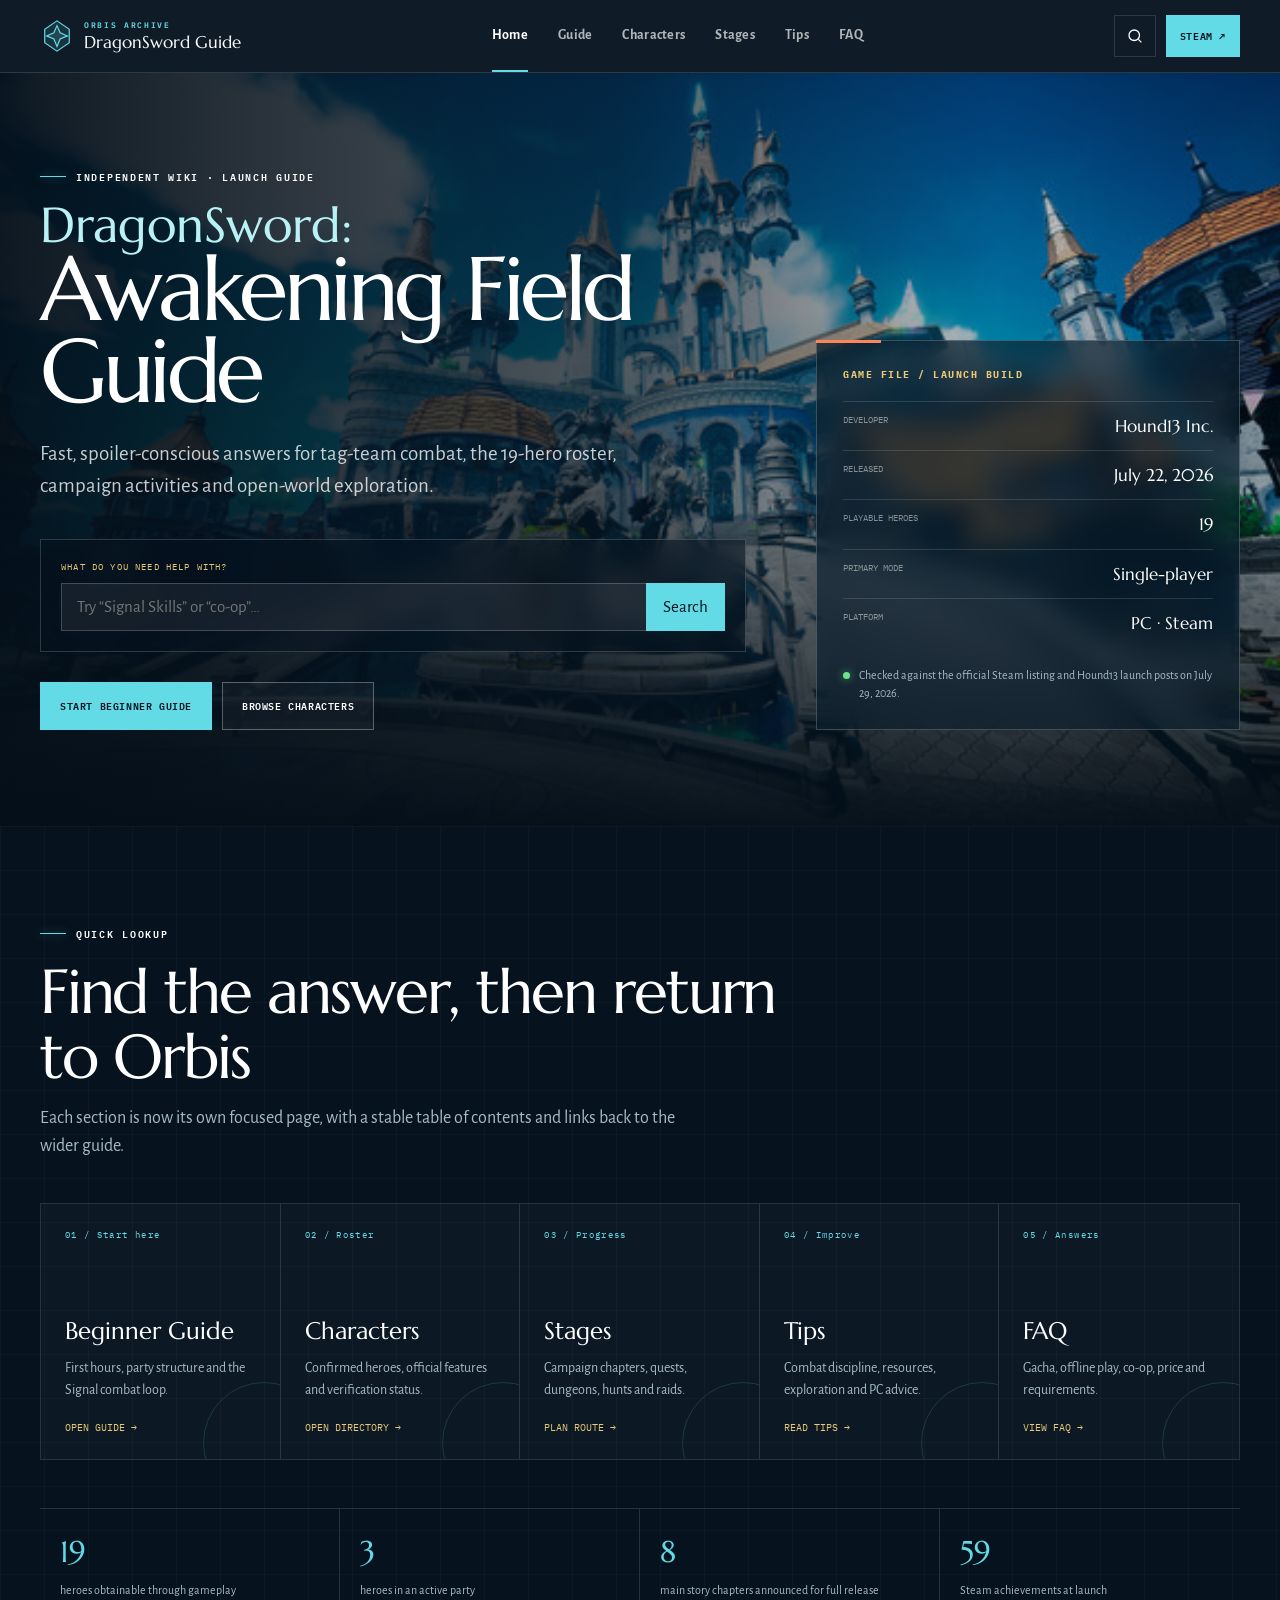
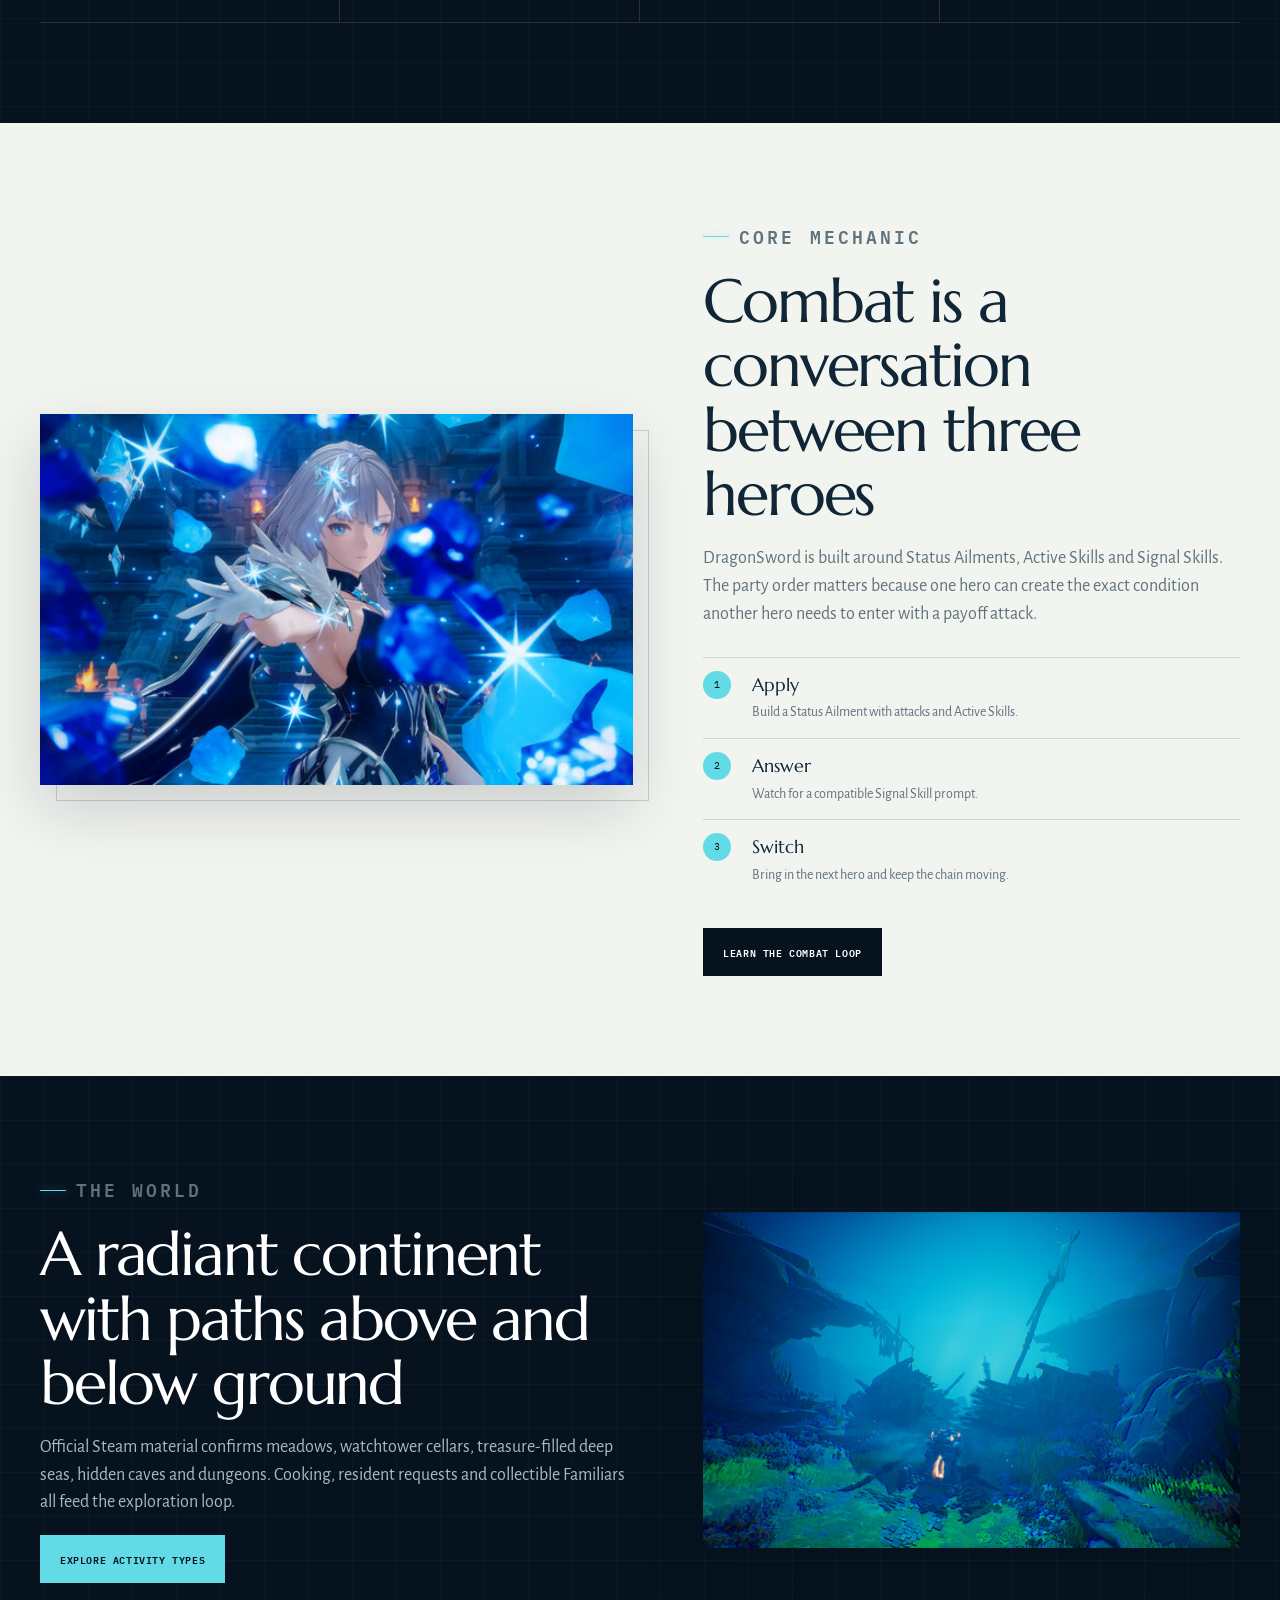
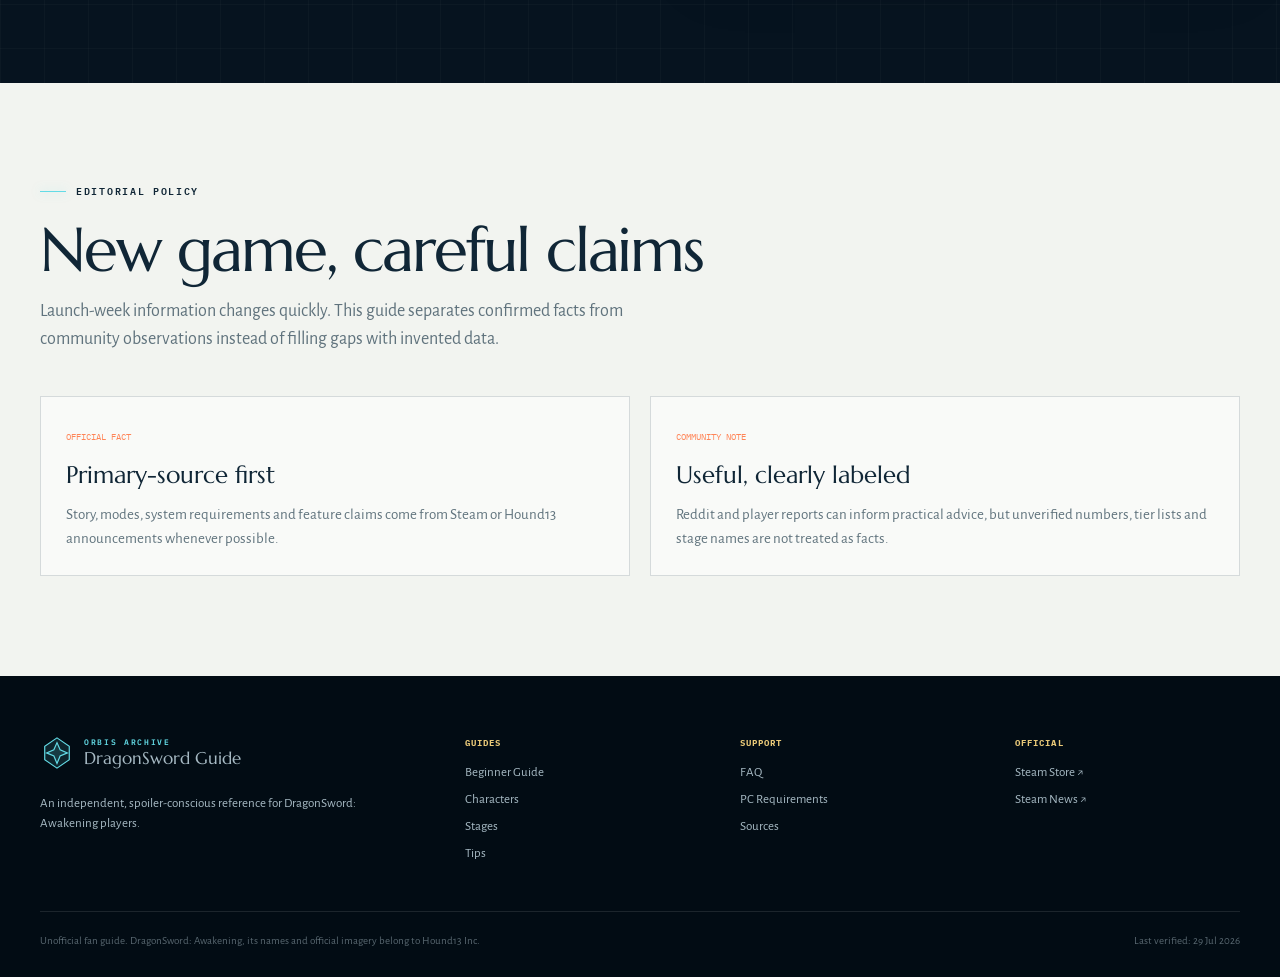
==== index.html @ 85716520 "Add Monetag site verification" ====
<!doctype html>
<html lang="en">
<head>
  <meta charset="utf-8">
  <meta name="viewport" content="width=device-width, initial-scale=1">
  <meta name="monetag" content="e3b4dead46eb1f828d07d74f4ab6366e">
  <title>DragonSword: Awakening Guide Hub | Characters, Stages & Tips</title>
  <meta name="description" content="A verified DragonSword: Awakening guide hub for beginner combat, playable heroes, campaign activities, progression tips, co-op details and FAQs.">
  <meta name="robots" content="index,follow">
  <meta name="theme-color" content="#06131f">
  <link rel="canonical" href="https://yefeng1346.github.io/Dragon-Sword-Awakening/">
  <link rel="icon" href="data:image/svg+xml,%3Csvg xmlns='http://www.w3.org/2000/svg' viewBox='0 0 36 36'%3E%3Cpath d='M18 2 31 11v14L18 34 5 25V11Z' fill='%2306131f' stroke='%2363dbe6'/%3E%3Cpath d='m18 7 3 8 8 3-8 3-3 8-3-8-8-3 8-3Z' fill='%2363dbe6'/%3E%3C/svg%3E">
  <link rel="preconnect" href="https://fonts.googleapis.com">
  <link rel="preconnect" href="https://fonts.gstatic.com" crossorigin>
  <link href="https://fonts.googleapis.com/css2?family=Alegreya+Sans:wght@400;500;600;700&family=IBM+Plex+Mono:wght@400;600&family=Marcellus&display=swap" rel="stylesheet">
  <link rel="stylesheet" href="styles.css">
  <meta property="og:type" content="website">
  <meta property="og:title" content="DragonSword: Awakening Field Guide">
  <meta property="og:description" content="Verified guides for combat, heroes, stages, exploration and co-op on the Continent of Orbis.">
  <meta property="og:image" content="https://yefeng1346.github.io/Dragon-Sword-Awakening/assets/steam-header.jpg">
  <script type="application/ld+json">
  {
    "@context": "https://schema.org",
    "@type": "WebSite",
    "name": "DragonSword: Awakening Field Guide",
    "url": "https://yefeng1346.github.io/Dragon-Sword-Awakening/",
    "description": "An independent guide hub for DragonSword: Awakening.",
    "about": {"@type": "VideoGame", "name": "DragonSword: Awakening", "gamePlatform": "PC"}
  }
  </script>
</head>
<body data-base="./">
  <a class="skip-link" href="#main">Skip to content</a>
  <header class="site-header">
    <div class="header-inner">
      <a class="brand" href="./" aria-label="DragonSword Field Guide home">
        <svg class="brand-mark" viewBox="0 0 36 36" aria-hidden="true"><path d="M18 2 31 11v14L18 34 5 25V11L18 2Z"/><path d="m18 7 3.3 7.6 7.7 3.3-7.7 3.3L18 29l-3.3-7.8L7 17.9l7.7-3.3L18 7Z"/></svg>
        <span><small>Orbis archive</small>DragonSword Guide</span>
      </a>
      <nav class="main-nav" aria-label="Primary navigation" data-nav>
        <a href="./" aria-current="page">Home</a>
        <a href="guide/">Guide</a>
        <a href="characters/">Characters</a>
        <a href="stages/">Stages</a>
        <a href="tips/">Tips</a>
        <a href="faq/">FAQ</a>
      </nav>
      <div class="header-tools">
        <button class="search-toggle" type="button" aria-expanded="false" aria-label="Open site search" data-search-toggle>
          <svg viewBox="0 0 24 24" aria-hidden="true"><circle cx="11" cy="11" r="7"/><path d="m16.5 16.5 4 4"/></svg>
        </button>
        <a class="steam-button" href="https://store.steampowered.com/app/4570720/DragonSword__Awakening/" target="_blank" rel="noopener noreferrer">Steam ↗</a>
        <button class="menu-toggle" type="button" aria-expanded="false" aria-label="Toggle menu" data-menu><i></i><i></i><i></i></button>
      </div>
    </div>
    <div class="search-drawer" data-search-drawer>
      <div class="search-box">
        <form data-search-form>
          <label class="sr-only" for="global-search">Search this guide</label>
          <input id="global-search" type="search" placeholder="Search heroes, combat, stages, co-op…" autocomplete="off" data-site-search>
          <button type="submit">Find guide</button>
        </form>
        <div class="search-suggestions" data-suggestions></div>
      </div>
    </div>
  </header>

  <main id="main">
    <section class="home-hero">
      <img src="assets/hero.jpg" alt="The white towers of Orbis in DragonSword: Awakening">
      <div class="hero-inner">
        <div class="hero-copy">
          <p class="eyebrow">Independent wiki · launch guide</p>
          <h1><span>DragonSword:</span> Awakening Field Guide</h1>
          <p>Fast, spoiler-conscious answers for tag-team combat, the 19-hero roster, campaign activities and open-world exploration.</p>
          <div class="hero-search">
            <label for="hero-search">What do you need help with?</label>
            <form data-search-form>
              <input id="hero-search" type="search" placeholder="Try “Signal Skills” or “co-op”…" autocomplete="off" data-site-search>
              <button type="submit">Search</button>
            </form>
          </div>
          <div class="hero-actions">
            <a class="button button-primary" href="guide/">Start beginner guide</a>
            <a class="button button-outline" href="characters/">Browse characters</a>
          </div>
        </div>
        <aside class="hero-file" aria-label="Verified game facts">
          <h2>Game file / launch build</h2>
          <dl>
            <div><dt>Developer</dt><dd>Hound13 Inc.</dd></div>
            <div><dt>Released</dt><dd>July 22, 2026</dd></div>
            <div><dt>Playable heroes</dt><dd>19</dd></div>
            <div><dt>Primary mode</dt><dd>Single-player</dd></div>
            <div><dt>Platform</dt><dd>PC · Steam</dd></div>
          </dl>
          <p class="verified"><span class="verified-dot"></span><span>Checked against the official Steam listing and Hound13 launch posts on July 29, 2026.</span></p>
        </aside>
      </div>
    </section>

    <section class="section section-dark">
      <div class="section-head">
        <p class="eyebrow">Quick lookup</p>
        <h2>Find the answer, then return to Orbis</h2>
        <p>Each section is now its own focused page, with a stable table of contents and links back to the wider guide.</p>
      </div>
      <div class="quick-grid">
        <a class="quick-card" href="guide/"><span class="quick-index">01 / Start here</span><h3>Beginner Guide</h3><p>First hours, party structure and the Signal combat loop.</p><span class="quick-arrow">Open guide →</span></a>
        <a class="quick-card" href="characters/"><span class="quick-index">02 / Roster</span><h3>Characters</h3><p>Confirmed heroes, official features and verification status.</p><span class="quick-arrow">Open directory →</span></a>
        <a class="quick-card" href="stages/"><span class="quick-index">03 / Progress</span><h3>Stages</h3><p>Campaign chapters, quests, dungeons, hunts and raids.</p><span class="quick-arrow">Plan route →</span></a>
        <a class="quick-card" href="tips/"><span class="quick-index">04 / Improve</span><h3>Tips</h3><p>Combat discipline, resources, exploration and PC advice.</p><span class="quick-arrow">Read tips →</span></a>
        <a class="quick-card" href="faq/"><span class="quick-index">05 / Answers</span><h3>FAQ</h3><p>Gacha, offline play, co-op, price and requirements.</p><span class="quick-arrow">View FAQ →</span></a>
      </div>
      <div class="fact-strip" aria-label="Game facts">
        <div><strong>19</strong><span>heroes obtainable through gameplay</span></div>
        <div><strong>3</strong><span>heroes in an active party</span></div>
        <div><strong>8</strong><span>main story chapters announced for full release</span></div>
        <div><strong>59</strong><span>Steam achievements at launch</span></div>
      </div>
    </section>

    <section class="section">
      <div class="home-feature">
        <figure>
          <img src="assets/combat.jpg" alt="A hero casting an ice skill in DragonSword: Awakening" loading="lazy">
        </figure>
        <div>
          <p class="eyebrow">Core mechanic</p>
          <h2>Combat is a conversation between three heroes</h2>
          <p>DragonSword is built around Status Ailments, Active Skills and Signal Skills. The party order matters because one hero can create the exact condition another hero needs to enter with a payoff attack.</p>
          <ol class="signal-steps">
            <li><div><strong>Apply</strong><span>Build a Status Ailment with attacks and Active Skills.</span></div></li>
            <li><div><strong>Answer</strong><span>Watch for a compatible Signal Skill prompt.</span></div></li>
            <li><div><strong>Switch</strong><span>Bring in the next hero and keep the chain moving.</span></div></li>
          </ol>
          <a class="button button-dark" href="guide/#combat">Learn the combat loop</a>
        </div>
      </div>
    </section>

    <section class="section section-dark">
      <div class="home-feature">
        <div>
          <p class="eyebrow">The world</p>
          <h2>A radiant continent with paths above and below ground</h2>
          <p style="color:var(--mist)">Official Steam material confirms meadows, watchtower cellars, treasure-filled deep seas, hidden caves and dungeons. Cooking, resident requests and collectible Familiars all feed the exploration loop.</p>
          <a class="button button-primary" href="stages/#exploration">Explore activity types</a>
        </div>
        <figure>
          <img src="assets/world.jpg" alt="A deep-sea area in DragonSword: Awakening" loading="lazy">
        </figure>
      </div>
    </section>

    <section class="section">
      <div class="section-head">
        <p class="eyebrow">Editorial policy</p>
        <h2>New game, careful claims</h2>
        <p>Launch-week information changes quickly. This guide separates confirmed facts from community observations instead of filling gaps with invented data.</p>
      </div>
      <div class="trust-grid">
        <article class="trust-card"><span class="tag">Official fact</span><h3>Primary-source first</h3><p>Story, modes, system requirements and feature claims come from Steam or Hound13 announcements whenever possible.</p></article>
        <article class="trust-card"><span class="tag">Community note</span><h3>Useful, clearly labeled</h3><p>Reddit and player reports can inform practical advice, but unverified numbers, tier lists and stage names are not treated as facts.</p></article>
      </div>
    </section>
  </main>

  <footer class="site-footer">
    <div class="footer-inner">
      <div class="footer-about">
        <a class="brand" href="./"><svg class="brand-mark" viewBox="0 0 36 36" aria-hidden="true"><path d="M18 2 31 11v14L18 34 5 25V11L18 2Z"/><path d="m18 7 3.3 7.6 7.7 3.3-7.7 3.3L18 29l-3.3-7.8L7 17.9l7.7-3.3L18 7Z"/></svg><span><small>Orbis archive</small>DragonSword Guide</span></a>
        <p>An independent, spoiler-conscious reference for DragonSword: Awakening players.</p>
      </div>
      <nav class="footer-col" aria-label="Guide pages"><h2>Guides</h2><a href="guide/">Beginner Guide</a><a href="characters/">Characters</a><a href="stages/">Stages</a><a href="tips/">Tips</a></nav>
      <nav class="footer-col" aria-label="Support pages"><h2>Support</h2><a href="faq/">FAQ</a><a href="faq/#requirements">PC Requirements</a><a href="faq/#sources">Sources</a></nav>
      <nav class="footer-col" aria-label="Official links"><h2>Official</h2><a href="https://store.steampowered.com/app/4570720/DragonSword__Awakening/" target="_blank" rel="noopener noreferrer">Steam Store ↗</a><a href="https://steamcommunity.com/app/4570720/allnews/" target="_blank" rel="noopener noreferrer">Steam News ↗</a></nav>
    </div>
    <div class="footer-bottom"><p>Unofficial fan guide. DragonSword: Awakening, its names and official imagery belong to Hound13 Inc.</p><span>Last verified: 29 Jul 2026</span></div>
  </footer>
  <button class="back-to-top" type="button" aria-label="Back to top" data-top>↑</button>
  <script src="script.js"></script>
</body>
</html>
---- styles.css ----
:root {
  --night: #06131f;
  --night-2: #0a1c2b;
  --panel: #102638;
  --panel-2: #163044;
  --paper: #f2f4f0;
  --paper-2: #e6ebe7;
  --white: #fff;
  --text: #102636;
  --muted: #60737d;
  --mist: #a7bac4;
  --cyan: #63dbe6;
  --cyan-soft: #b8f2f5;
  --coral: #ff8558;
  --gold: #e9c978;
  --line: rgba(12, 38, 55, .15);
  --line-light: rgba(255, 255, 255, .13);
  --display: "Marcellus", Georgia, serif;
  --body: "Alegreya Sans", "Trebuchet MS", sans-serif;
  --mono: "IBM Plex Mono", monospace;
  --max: 1200px;
  --shadow: 0 24px 60px rgba(2, 16, 27, .16);
}

* { box-sizing: border-box; }
html { scroll-behavior: smooth; scroll-padding-top: 92px; }
body {
  margin: 0;
  color: var(--text);
  background: var(--paper);
  font-family: var(--body);
  font-size: 17px;
  line-height: 1.55;
  -webkit-font-smoothing: antialiased;
}
body.menu-open { overflow: hidden; }
img { display: block; max-width: 100%; }
a { color: inherit; }
button, input { font: inherit; }
button, summary { -webkit-tap-highlight-color: transparent; }
::selection { color: var(--night); background: var(--cyan); }

.sr-only {
  position: absolute;
  width: 1px;
  height: 1px;
  padding: 0;
  margin: -1px;
  overflow: hidden;
  clip: rect(0, 0, 0, 0);
  white-space: nowrap;
  border: 0;
}
.skip-link {
  position: fixed;
  z-index: 1000;
  top: 8px;
  left: 8px;
  padding: 9px 13px;
  color: var(--night);
  background: var(--white);
  transform: translateY(-150%);
}
.skip-link:focus { transform: translateY(0); }

/* Shared header */
.site-header {
  position: sticky;
  z-index: 100;
  top: 0;
  color: var(--white);
  border-bottom: 1px solid var(--line-light);
  background: rgba(6, 19, 31, .96);
  backdrop-filter: blur(16px);
}
.header-inner {
  width: min(var(--max), calc(100% - 40px));
  min-height: 72px;
  display: grid;
  grid-template-columns: auto 1fr auto;
  align-items: center;
  gap: 30px;
  margin: 0 auto;
}
.brand {
  display: inline-flex;
  align-items: center;
  gap: 10px;
  font-family: var(--display);
  line-height: .95;
  text-decoration: none;
}
.brand-mark {
  width: 34px;
  height: 34px;
  flex: 0 0 auto;
  fill: rgba(99, 219, 230, .12);
  stroke: var(--cyan);
  stroke-width: 1.25;
}
.brand small {
  display: block;
  margin-bottom: 4px;
  color: var(--cyan);
  font-family: var(--mono);
  font-size: 8px;
  font-weight: 600;
  letter-spacing: .21em;
  text-transform: uppercase;
}
.main-nav {
  display: flex;
  justify-content: center;
  align-items: stretch;
  align-self: stretch;
}
.main-nav a {
  position: relative;
  display: grid;
  place-items: center;
  padding: 0 15px;
  color: rgba(255, 255, 255, .68);
  font-size: 14px;
  font-weight: 600;
  letter-spacing: .02em;
  text-decoration: none;
}
.main-nav a::after {
  position: absolute;
  right: 15px;
  bottom: 0;
  left: 15px;
  height: 2px;
  content: "";
  background: var(--cyan);
  transform: scaleX(0);
  transition: transform 180ms ease;
}
.main-nav a:hover,
.main-nav a[aria-current="page"] { color: var(--white); }
.main-nav a:hover::after,
.main-nav a[aria-current="page"]::after { transform: scaleX(1); }
.header-tools { display: flex; align-items: center; gap: 10px; }
.search-toggle,
.menu-toggle {
  width: 42px;
  height: 42px;
  display: grid;
  place-items: center;
  color: var(--white);
  border: 1px solid var(--line-light);
  background: transparent;
  cursor: pointer;
}
.search-toggle svg { width: 18px; fill: none; stroke: currentColor; stroke-width: 1.7; }
.menu-toggle { display: none; gap: 5px; align-content: center; }
.menu-toggle i { width: 20px; height: 1px; display: block; background: currentColor; }
.steam-button {
  min-height: 42px;
  display: inline-flex;
  align-items: center;
  padding: 0 14px;
  color: var(--night);
  background: var(--cyan);
  font-family: var(--mono);
  font-size: 10px;
  font-weight: 600;
  letter-spacing: .06em;
  text-decoration: none;
  text-transform: uppercase;
}
.steam-button:hover { background: var(--cyan-soft); }
.search-drawer {
  position: absolute;
  top: 72px;
  right: 0;
  left: 0;
  display: none;
  padding: 20px;
  color: var(--white);
  border-top: 1px solid var(--line-light);
  background: var(--night);
  box-shadow: 0 20px 40px rgba(0, 0, 0, .24);
}
.search-drawer.open { display: block; }
.search-box { position: relative; width: min(720px, 100%); margin: 0 auto; }
.search-box form { display: grid; grid-template-columns: 1fr auto; }
.search-box input {
  min-width: 0;
  height: 50px;
  padding: 0 18px;
  color: var(--white);
  border: 1px solid rgba(255,255,255,.2);
  border-right: 0;
  outline: none;
  background: var(--panel);
}
.search-box input:focus { border-color: var(--cyan); }
.search-box button {
  padding: 0 22px;
  color: var(--night);
  border: 0;
  background: var(--cyan);
  cursor: pointer;
  font-family: var(--mono);
  font-size: 11px;
  font-weight: 600;
  text-transform: uppercase;
}
.search-suggestions {
  position: absolute;
  z-index: 3;
  top: calc(100% + 7px);
  right: 0;
  left: 0;
  display: none;
  padding: 8px;
  border: 1px solid var(--line-light);
  background: var(--panel);
  box-shadow: var(--shadow);
}
.search-suggestions.visible { display: grid; }
.search-suggestions a {
  display: grid;
  grid-template-columns: 130px 1fr;
  gap: 16px;
  padding: 10px 12px;
  color: var(--mist);
  text-decoration: none;
}
.search-suggestions a:hover { color: var(--white); background: rgba(99,219,230,.08); }
.search-suggestions strong { color: var(--cyan); font-family: var(--mono); font-size: 11px; text-transform: uppercase; }

/* Hero */
.home-hero {
  position: relative;
  min-height: 700px;
  display: grid;
  align-items: center;
  overflow: hidden;
  color: var(--white);
  background: var(--night);
}
.home-hero > img,
.home-hero::before {
  position: absolute;
  inset: 0;
  width: 100%;
  height: 100%;
}
.home-hero > img { object-fit: cover; object-position: center 42%; }
.home-hero::before {
  z-index: 1;
  content: "";
  background:
    linear-gradient(90deg, rgba(4, 15, 25, .96) 0%, rgba(4, 15, 25, .7) 48%, rgba(4, 15, 25, .25) 78%),
    linear-gradient(0deg, rgba(4, 15, 25, .96) 0%, transparent 42%);
}
.hero-inner {
  position: relative;
  z-index: 2;
  width: min(var(--max), calc(100% - 40px));
  display: grid;
  grid-template-columns: minmax(0, 1.25fr) minmax(300px, .75fr);
  align-items: end;
  gap: 70px;
  margin: 0 auto;
  padding: 96px 0;
}
.eyebrow {
  display: flex;
  align-items: center;
  gap: 10px;
  margin: 0 0 18px;
  color: inherit;
  font-family: var(--mono);
  font-size: 10px;
  font-weight: 600;
  letter-spacing: .17em;
  text-transform: uppercase;
}
.eyebrow::before {
  width: 26px;
  height: 1px;
  flex: 0 0 auto;
  content: "";
  background: var(--cyan);
  box-shadow: 0 0 10px rgba(99,219,230,.5);
}
.hero-copy h1 {
  max-width: 760px;
  margin: 0;
  font-family: var(--display);
  font-size: clamp(56px, 7vw, 102px);
  font-weight: 400;
  line-height: .92;
  letter-spacing: -.05em;
}
.hero-copy h1 span { display: block; color: var(--cyan-soft); font-size: .55em; letter-spacing: 0; }
.hero-copy > p:not(.eyebrow) {
  max-width: 650px;
  margin: 25px 0 0;
  color: rgba(255,255,255,.78);
  font-size: 21px;
}
.hero-actions { display: flex; flex-wrap: wrap; gap: 10px; margin-top: 30px; }
.button {
  min-height: 48px;
  display: inline-flex;
  align-items: center;
  justify-content: center;
  padding: 0 19px;
  border: 1px solid transparent;
  font-family: var(--mono);
  font-size: 10px;
  font-weight: 600;
  letter-spacing: .06em;
  text-decoration: none;
  text-transform: uppercase;
  transition: transform 180ms ease, background 180ms ease;
}
.button:hover { transform: translateY(-2px); }
.button-primary { color: var(--night); background: var(--cyan); }
.button-primary:hover { background: var(--cyan-soft); }
.button-outline { color: var(--white); border-color: rgba(255,255,255,.3); background: rgba(255,255,255,.04); }
.button-dark { color: var(--white); background: var(--night); }
.hero-search {
  margin-top: 36px;
  padding: 20px;
  border: 1px solid rgba(255,255,255,.17);
  background: rgba(6,19,31,.55);
  backdrop-filter: blur(12px);
}
.hero-search label {
  display: block;
  margin-bottom: 9px;
  color: var(--gold);
  font-family: var(--mono);
  font-size: 9px;
  letter-spacing: .13em;
  text-transform: uppercase;
}
.hero-search form { display: grid; grid-template-columns: 1fr auto; }
.hero-search input {
  min-width: 0;
  height: 48px;
  padding: 0 15px;
  color: var(--white);
  border: 1px solid rgba(255,255,255,.2);
  border-right: 0;
  outline: 0;
  background: rgba(255,255,255,.06);
}
.hero-search button { padding: 0 17px; color: var(--night); border: 0; background: var(--cyan); cursor: pointer; }
.hero-file {
  position: relative;
  padding: 26px;
  border: 1px solid rgba(255,255,255,.2);
  background: rgba(8,28,43,.67);
  backdrop-filter: blur(14px);
  box-shadow: var(--shadow);
}
.hero-file::before {
  position: absolute;
  top: -1px;
  left: -1px;
  width: 65px;
  height: 3px;
  content: "";
  background: var(--coral);
}
.hero-file h2 { margin: 0 0 18px; font-family: var(--mono); font-size: 10px; color: var(--gold); letter-spacing: .15em; text-transform: uppercase; }
.hero-file dl { margin: 0; }
.hero-file dl div { display: flex; justify-content: space-between; gap: 20px; padding: 11px 0; border-top: 1px solid var(--line-light); }
.hero-file dt { color: rgba(255,255,255,.48); font-family: var(--mono); font-size: 9px; text-transform: uppercase; }
.hero-file dd { margin: 0; font-family: var(--display); text-align: right; }
.hero-file .verified { display: flex; gap: 9px; margin: 18px 0 0; color: var(--mist); font-size: 12px; }
.verified-dot { width: 7px; height: 7px; flex: 0 0 auto; margin-top: 6px; border-radius: 50%; background: #6be58f; box-shadow: 0 0 8px rgba(107,229,143,.6); }

/* Homepage sections */
.section { padding: 100px max(20px, calc((100% - var(--max)) / 2)); }
.section-dark {
  color: var(--white);
  background:
    linear-gradient(rgba(255,255,255,.022) 1px, transparent 1px),
    linear-gradient(90deg, rgba(255,255,255,.022) 1px, transparent 1px),
    var(--night);
  background-size: 44px 44px;
}
.section-head { max-width: 760px; margin-bottom: 42px; }
.section-head h2 {
  margin: 0;
  font-family: var(--display);
  font-size: clamp(38px, 5vw, 62px);
  font-weight: 400;
  line-height: 1.05;
  letter-spacing: -.035em;
}
.section-head > p:last-child { max-width: 650px; margin: 16px 0 0; color: var(--muted); font-size: 18px; }
.section-dark .section-head > p:last-child { color: var(--mist); }
.quick-grid { display: grid; grid-template-columns: repeat(5, 1fr); border: 1px solid var(--line-light); }
.quick-card {
  position: relative;
  min-height: 255px;
  display: flex;
  flex-direction: column;
  padding: 24px;
  overflow: hidden;
  border-right: 1px solid var(--line-light);
  color: var(--white);
  text-decoration: none;
  background: rgba(255,255,255,.025);
  transition: background 180ms ease;
}
.quick-card:last-child { border-right: 0; }
.quick-card:hover { background: rgba(99,219,230,.09); }
.quick-card::after {
  position: absolute;
  right: -45px;
  bottom: -45px;
  width: 120px;
  height: 120px;
  border: 1px solid rgba(99,219,230,.16);
  border-radius: 50%;
  content: "";
  transition: transform 280ms ease;
}
.quick-card:hover::after { transform: scale(1.25); }
.quick-index { color: var(--cyan); font-family: var(--mono); font-size: 9px; letter-spacing: .15em; }
.quick-card h3 { margin: auto 0 8px; font-family: var(--display); font-size: 24px; font-weight: 400; }
.quick-card p { margin: 0; color: var(--mist); font-size: 14px; }
.quick-arrow { margin-top: 18px; color: var(--gold); font-family: var(--mono); font-size: 10px; text-transform: uppercase; }
.fact-strip {
  display: grid;
  grid-template-columns: repeat(4, 1fr);
  margin-top: 48px;
  border-top: 1px solid var(--line-light);
  border-bottom: 1px solid var(--line-light);
}
.fact-strip div { padding: 20px; border-right: 1px solid var(--line-light); }
.fact-strip div:last-child { border-right: 0; }
.fact-strip strong { display: block; color: var(--cyan); font-family: var(--display); font-size: 30px; font-weight: 400; }
.fact-strip span { color: var(--mist); font-size: 12px; }
.home-feature {
  display: grid;
  grid-template-columns: 1.05fr .95fr;
  align-items: center;
  gap: 70px;
}
.home-feature figure { position: relative; margin: 0; }
.home-feature figure::after { position: absolute; z-index: -1; inset: 16px -16px -16px 16px; border: 1px solid rgba(12,38,55,.18); content: ""; }
.home-feature img { width: 100%; aspect-ratio: 16/10; object-fit: cover; box-shadow: var(--shadow); }
.home-feature h2 { margin: 0; font-family: var(--display); font-size: clamp(38px,4.8vw,62px); font-weight: 400; line-height: 1.05; letter-spacing: -.035em; }
.home-feature > div > p { color: var(--muted); font-size: 18px; }
.signal-steps { margin: 28px 0; padding: 0; list-style: none; counter-reset: signal; }
.signal-steps li {
  position: relative;
  display: grid;
  grid-template-columns: 35px 1fr;
  gap: 14px;
  padding: 13px 0;
  border-top: 1px solid var(--line);
  counter-increment: signal;
}
.signal-steps li::before {
  width: 28px;
  height: 28px;
  display: grid;
  place-items: center;
  color: var(--night);
  border-radius: 50%;
  content: counter(signal);
  background: var(--cyan);
  font-family: var(--mono);
  font-size: 10px;
}
.signal-steps strong { display: block; font-family: var(--display); font-size: 18px; font-weight: 400; }
.signal-steps span { color: var(--muted); font-size: 14px; }
.trust-grid { display: grid; grid-template-columns: 1fr 1fr; gap: 20px; }
.trust-card { padding: 25px; border: 1px solid var(--line); background: rgba(255,255,255,.55); }
.trust-card .tag { color: var(--coral); font-family: var(--mono); font-size: 9px; text-transform: uppercase; }
.trust-card h3 { margin: 9px 0; font-family: var(--display); font-size: 24px; font-weight: 400; }
.trust-card p { margin: 0; color: var(--muted); font-size: 15px; }

/* Inner page frame */
.page-hero {
  position: relative;
  min-height: 330px;
  display: grid;
  align-items: end;
  overflow: hidden;
  color: var(--white);
  background: var(--night);
}
.page-hero > img,
.page-hero::before { position: absolute; inset: 0; width: 100%; height: 100%; }
.page-hero > img { object-fit: cover; object-position: center; opacity: .55; }
.page-hero::before {
  z-index: 1;
  content: "";
  background: linear-gradient(90deg, rgba(6,19,31,.97), rgba(6,19,31,.55) 70%, rgba(6,19,31,.75)), linear-gradient(0deg, var(--night), transparent 45%);
}
.page-hero-inner {
  position: relative;
  z-index: 2;
  width: min(var(--max), calc(100% - 40px));
  margin: 0 auto;
  padding: 68px 0 52px;
}
.breadcrumbs { display: flex; flex-wrap: wrap; gap: 8px; margin-bottom: 20px; color: var(--mist); font-family: var(--mono); font-size: 9px; text-transform: uppercase; }
.breadcrumbs a { color: var(--cyan); text-decoration: none; }
.page-hero h1 { max-width: 850px; margin: 0; font-family: var(--display); font-size: clamp(46px,6vw,76px); font-weight: 400; line-height: 1; letter-spacing: -.04em; }
.page-hero p { max-width: 690px; margin: 16px 0 0; color: rgba(255,255,255,.72); font-size: 19px; }
.page-shell {
  width: min(var(--max), calc(100% - 40px));
  display: grid;
  grid-template-columns: 230px minmax(0, 1fr);
  gap: 70px;
  margin: 0 auto;
  padding: 70px 0 110px;
}
.page-rail { position: sticky; top: 100px; align-self: start; }
.rail-block { padding: 18px; border: 1px solid var(--line); background: rgba(255,255,255,.52); }
.rail-block + .rail-block { margin-top: 14px; }
.rail-title { margin: 0 0 10px; color: var(--coral); font-family: var(--mono); font-size: 9px; font-weight: 600; letter-spacing: .12em; text-transform: uppercase; }
.page-rail nav { display: grid; }
.page-rail nav a {
  padding: 8px 0;
  color: var(--muted);
  border-top: 1px solid var(--line);
  font-size: 14px;
  text-decoration: none;
}
.page-rail nav a:hover { color: var(--text); }
.rail-status { display: flex; gap: 10px; color: var(--muted); font-size: 12px; }
.page-content { min-width: 0; }
.content-section { scroll-margin-top: 90px; margin-bottom: 76px; }
.content-section:last-child { margin-bottom: 0; }
.content-section > .eyebrow { color: var(--text); }
.content-section h2 {
  margin: 0 0 18px;
  font-family: var(--display);
  font-size: clamp(34px,4.5vw,52px);
  font-weight: 400;
  line-height: 1.08;
  letter-spacing: -.03em;
}
.content-section > p,
.content-section .lead { max-width: 770px; color: var(--muted); font-size: 18px; }
.content-section .lead { color: var(--text); font-family: var(--display); font-size: 23px; line-height: 1.45; }
.content-section h3 { margin: 0 0 8px; font-family: var(--display); font-size: 23px; font-weight: 400; }
.content-section h4 { margin: 0 0 5px; font-size: 16px; }
.content-section p { margin-top: 0; }
.callout {
  display: grid;
  grid-template-columns: 36px 1fr;
  gap: 16px;
  margin: 28px 0;
  padding: 22px;
  border-left: 3px solid var(--cyan);
  background: var(--paper-2);
}
.callout.caution { border-left-color: var(--coral); }
.callout-icon { width: 30px; height: 30px; display: grid; place-items: center; color: var(--night); border-radius: 50%; background: var(--cyan); font-family: var(--mono); font-size: 11px; }
.callout.caution .callout-icon { background: var(--coral); }
.callout p { margin: 0; color: var(--muted); font-size: 15px; }
.callout strong { color: var(--text); }

.card-grid { display: grid; grid-template-columns: repeat(2, 1fr); gap: 16px; }
.info-card { padding: 24px; border: 1px solid var(--line); background: rgba(255,255,255,.54); }
.info-card .card-kicker { margin: 0 0 7px; color: var(--coral); font-family: var(--mono); font-size: 9px; letter-spacing: .12em; text-transform: uppercase; }
.info-card p { margin: 0; color: var(--muted); font-size: 15px; }
.icon-card { display: grid; grid-template-columns: 34px 1fr; gap: 15px; }
.icon-card svg { width: 31px; fill: none; stroke: var(--cyan); stroke-width: 1.5; }
.checklist { padding: 0; list-style: none; }
.checklist li {
  position: relative;
  margin: 0;
  padding: 13px 14px 13px 42px;
  border-top: 1px solid var(--line);
  color: var(--muted);
}
.checklist li::before {
  position: absolute;
  top: 16px;
  left: 12px;
  width: 16px;
  height: 16px;
  display: grid;
  place-items: center;
  color: var(--night);
  content: "✓";
  background: var(--cyan);
  font-size: 10px;
}
.process-list { position: relative; margin-top: 30px; padding-left: 40px; }
.process-list::before { position: absolute; top: 10px; bottom: 10px; left: 14px; width: 1px; content: ""; background: linear-gradient(var(--cyan), var(--coral)); }
.process-step { position: relative; padding: 0 0 34px 24px; }
.process-step:last-child { padding-bottom: 0; }
.process-step::before {
  position: absolute;
  top: 4px;
  left: -32px;
  width: 14px;
  height: 14px;
  border: 4px solid var(--paper);
  border-radius: 50%;
  content: "";
  background: var(--cyan);
  box-shadow: 0 0 0 1px var(--cyan);
}
.process-step:last-child::before { background: var(--coral); box-shadow: 0 0 0 1px var(--coral); }
.process-step p { margin: 0; color: var(--muted); font-size: 15px; }
.process-step .step-meta { color: var(--coral); font-family: var(--mono); font-size: 9px; text-transform: uppercase; }
.wide-image { margin: 30px 0; }
.wide-image img { width: 100%; aspect-ratio: 16/8; object-fit: cover; box-shadow: var(--shadow); }
.wide-image figcaption { padding-top: 9px; color: var(--muted); font-size: 12px; }

/* Character directory */
.filter-bar { display: flex; flex-wrap: wrap; gap: 8px; margin: 25px 0; }
.filter-button {
  padding: 8px 12px;
  color: var(--muted);
  border: 1px solid var(--line);
  background: transparent;
  cursor: pointer;
  font-family: var(--mono);
  font-size: 9px;
  text-transform: uppercase;
}
.filter-button.active { color: var(--night); border-color: var(--cyan); background: var(--cyan); }
.character-directory { display: grid; grid-template-columns: repeat(2, 1fr); gap: 17px; }
.character-entry {
  position: relative;
  min-height: 245px;
  display: flex;
  flex-direction: column;
  overflow: hidden;
  padding: 24px;
  border: 1px solid var(--line);
  background: rgba(255,255,255,.58);
}
.character-entry.hidden { display: none; }
.character-entry.has-image { min-height: 330px; justify-content: end; color: var(--white); border: 0; }
.character-entry.has-image > img,
.character-entry.has-image::before { position: absolute; inset: 0; width: 100%; height: 100%; }
.character-entry.has-image > img { object-fit: cover; }
.character-entry.has-image::before { z-index: 1; content: ""; background: linear-gradient(0deg, rgba(6,19,31,.96), rgba(6,19,31,.12) 80%); }
.character-entry > div { position: relative; z-index: 2; }
.verification {
  display: inline-flex;
  align-items: center;
  gap: 7px;
  margin-bottom: 10px;
  color: var(--muted);
  font-family: var(--mono);
  font-size: 8px;
  letter-spacing: .08em;
  text-transform: uppercase;
}
.has-image .verification { color: var(--cyan-soft); }
.verification i { width: 6px; height: 6px; border-radius: 50%; background: #6be58f; }
.verification.featured i { background: var(--gold); }
.verification.named i { background: var(--coral); }
.character-entry h3 { margin: 0 0 7px; font-size: 30px; }
.character-entry p { margin: 0; color: var(--muted); font-size: 14px; }
.character-entry.has-image p { color: rgba(255,255,255,.72); }
.character-meta { display: flex; flex-wrap: wrap; gap: 6px; margin-top: 15px; }
.character-meta span { padding: 4px 7px; border: 1px solid var(--line); color: var(--muted); font-family: var(--mono); font-size: 8px; text-transform: uppercase; }
.has-image .character-meta span { color: var(--cyan-soft); border-color: rgba(255,255,255,.18); }

/* Stages / tips */
.activity-table { width: 100%; border-collapse: collapse; margin-top: 24px; background: rgba(255,255,255,.55); }
.activity-table th,
.activity-table td { padding: 14px 16px; border: 1px solid var(--line); text-align: left; vertical-align: top; }
.activity-table th { color: var(--night); background: var(--paper-2); font-family: var(--mono); font-size: 9px; letter-spacing: .08em; text-transform: uppercase; }
.activity-table td { color: var(--muted); font-size: 14px; }
.activity-table td:first-child { color: var(--text); font-weight: 600; }
.tip-grid { display: grid; grid-template-columns: repeat(3, 1fr); gap: 15px; }
.tip-card { position: relative; min-height: 220px; padding: 23px; border: 1px solid var(--line); background: rgba(255,255,255,.58); }
.tip-num { color: var(--cyan); font-family: var(--display); font-size: 32px; }
.tip-card h3 { margin-top: 28px; }
.tip-card p { color: var(--muted); font-size: 14px; }
.spec-grid { display: grid; grid-template-columns: 1fr 1fr; gap: 16px; }
.spec-card { padding: 24px; color: var(--white); background: var(--night-2); }
.spec-card .spec-label { color: var(--gold); font-family: var(--mono); font-size: 9px; text-transform: uppercase; }
.spec-card dl { display: grid; grid-template-columns: 100px 1fr; margin: 17px 0 0; }
.spec-card dt, .spec-card dd { margin: 0; padding: 8px 0; border-top: 1px solid var(--line-light); }
.spec-card dt { color: var(--mist); font-family: var(--mono); font-size: 9px; text-transform: uppercase; }
.spec-card dd { font-size: 14px; }

/* FAQ */
.faq-list { border-top: 1px solid var(--line); }
.faq-list details { border-bottom: 1px solid var(--line); }
.faq-list summary {
  position: relative;
  padding: 22px 54px 22px 0;
  cursor: pointer;
  font-family: var(--display);
  font-size: 21px;
  list-style: none;
}
.faq-list summary::-webkit-details-marker { display: none; }
.faq-list summary::before,
.faq-list summary::after {
  position: absolute;
  top: 50%;
  right: 8px;
  width: 17px;
  height: 1px;
  content: "";
  background: var(--text);
}
.faq-list summary::after { transform: rotate(90deg); transition: transform 180ms ease; }
.faq-list details[open] summary::after { transform: rotate(0); }
.faq-answer { max-width: 760px; padding: 0 50px 22px 0; color: var(--muted); }
.faq-answer p { margin: 0; }
.source-list { padding: 0; list-style: none; }
.source-list li { display: grid; grid-template-columns: 115px 1fr; gap: 15px; padding: 13px 0; border-top: 1px solid var(--line); }
.source-list span { color: var(--coral); font-family: var(--mono); font-size: 9px; text-transform: uppercase; }
.source-list a { color: var(--text); text-decoration-color: rgba(16,38,54,.28); }

/* Footer */
.site-footer { color: var(--mist); background: #020c14; }
.footer-inner {
  width: min(var(--max), calc(100% - 40px));
  display: grid;
  grid-template-columns: 1.25fr repeat(3, .75fr);
  gap: 50px;
  margin: 0 auto;
  padding: 60px 0 40px;
}
.footer-about p { max-width: 330px; margin: 16px 0 0; font-size: 13px; }
.footer-col h2 { margin: 0 0 13px; color: var(--gold); font-family: var(--mono); font-size: 9px; letter-spacing: .12em; text-transform: uppercase; }
.footer-col a { display: block; margin: 7px 0; color: var(--mist); font-size: 13px; text-decoration: none; }
.footer-col a:hover { color: var(--white); }
.footer-bottom {
  width: min(var(--max), calc(100% - 40px));
  display: flex;
  justify-content: space-between;
  gap: 25px;
  margin: 0 auto;
  padding: 20px 0 28px;
  border-top: 1px solid rgba(255,255,255,.1);
  color: rgba(167,186,196,.52);
  font-size: 11px;
}
.footer-bottom p { max-width: 760px; margin: 0; }
.back-to-top {
  position: fixed;
  z-index: 40;
  right: 20px;
  bottom: 20px;
  width: 42px;
  height: 42px;
  display: grid;
  place-items: center;
  color: var(--night);
  border: 0;
  opacity: 0;
  background: var(--cyan);
  cursor: pointer;
  pointer-events: none;
  transform: translateY(8px);
  transition: opacity 180ms ease, transform 180ms ease;
}
.back-to-top.visible { opacity: 1; pointer-events: auto; transform: translateY(0); }

a:focus-visible,
button:focus-visible,
input:focus-visible,
summary:focus-visible { outline: 2px solid var(--cyan); outline-offset: 3px; }

@media (max-width: 1050px) {
  .header-inner { grid-template-columns: auto 1fr auto; }
  .main-nav a { padding: 0 10px; }
  .steam-button { display: none; }
  .quick-grid { grid-template-columns: repeat(3, 1fr); }
  .quick-card { border-bottom: 1px solid var(--line-light); }
  .quick-card:nth-child(3) { border-right: 0; }
  .quick-card:nth-child(4),
  .quick-card:nth-child(5) { border-bottom: 0; }
  .page-shell { gap: 44px; }
  .tip-grid { grid-template-columns: repeat(2, 1fr); }
}

@media (max-width: 820px) {
  html { scroll-padding-top: 72px; }
  .header-inner { min-height: 64px; grid-template-columns: auto auto; justify-content: space-between; }
  .menu-toggle { display: grid; }
  .main-nav {
    position: fixed;
    z-index: 90;
    top: 64px;
    right: 0;
    bottom: 0;
    left: 0;
    display: none;
    align-content: start;
    padding: 22px 20px;
    background: rgba(6,19,31,.99);
  }
  .main-nav.open { display: grid; }
  .main-nav a { min-height: 48px; justify-content: start; border-bottom: 1px solid var(--line-light); }
  .main-nav a::after { display: none; }
  .search-drawer { top: 64px; }
  .hero-inner { grid-template-columns: 1fr; gap: 42px; padding: 80px 0 70px; }
  .home-hero { min-height: auto; }
  .home-hero > img { object-position: 60% center; }
  .home-hero::before { background: linear-gradient(0deg,rgba(4,15,25,.98),rgba(4,15,25,.58)); }
  .hero-copy h1 { font-size: clamp(52px,14vw,82px); }
  .quick-grid { grid-template-columns: repeat(2, 1fr); }
  .quick-card:nth-child(3) { border-right: 1px solid var(--line-light); }
  .quick-card:nth-child(2n) { border-right: 0; }
  .quick-card:nth-child(4) { border-bottom: 1px solid var(--line-light); }
  .quick-card:last-child { grid-column: 1/-1; }
  .fact-strip { grid-template-columns: repeat(2, 1fr); }
  .fact-strip div:nth-child(2) { border-right: 0; }
  .fact-strip div:nth-child(-n+2) { border-bottom: 1px solid var(--line-light); }
  .home-feature { grid-template-columns: 1fr; gap: 48px; }
  .trust-grid { grid-template-columns: 1fr; }
  .page-shell { grid-template-columns: 1fr; padding-top: 40px; }
  .page-rail { position: static; }
  .page-rail .rail-block:first-child { display: none; }
  .character-directory { grid-template-columns: 1fr; }
  .footer-inner { grid-template-columns: 1.4fr 1fr 1fr; }
  .footer-about { grid-column: 1/-1; }
}

@media (max-width: 560px) {
  body { font-size: 16px; }
  .header-inner,
  .page-hero-inner,
  .page-shell,
  .footer-inner,
  .footer-bottom { width: calc(100% - 32px); }
  .brand-mark { width: 30px; height: 30px; }
  .brand span { font-size: 15px; }
  .header-tools { gap: 6px; }
  .search-toggle, .menu-toggle { width: 38px; height: 38px; }
  .section { padding: 75px 16px; }
  .hero-copy > p:not(.eyebrow) { font-size: 18px; }
  .hero-actions { display: grid; }
  .hero-search { padding: 14px; }
  .hero-search form { grid-template-columns: 1fr; }
  .hero-search input { border-right: 1px solid rgba(255,255,255,.2); }
  .hero-search button { height: 44px; }
  .quick-grid { grid-template-columns: 1fr; }
  .quick-card,
  .quick-card:nth-child(3),
  .quick-card:nth-child(2n) { min-height: 210px; border-right: 0; border-bottom: 1px solid var(--line-light); }
  .quick-card:last-child { grid-column: auto; border-bottom: 0; }
  .fact-strip { grid-template-columns: 1fr; }
  .fact-strip div,
  .fact-strip div:nth-child(2) { border-right: 0; border-bottom: 1px solid var(--line-light); }
  .fact-strip div:last-child { border-bottom: 0; }
  .page-hero { min-height: 310px; }
  .page-hero h1 { font-size: 44px; }
  .page-hero p { font-size: 17px; }
  .page-shell { padding-bottom: 80px; }
  .content-section { margin-bottom: 58px; }
  .card-grid, .tip-grid, .spec-grid { grid-template-columns: 1fr; }
  .wide-image img { aspect-ratio: 16/10; }
  .activity-table { display: block; overflow-x: auto; white-space: nowrap; }
  .source-list li { grid-template-columns: 1fr; gap: 3px; }
  .search-suggestions a { grid-template-columns: 1fr; gap: 2px; }
  .footer-inner { grid-template-columns: 1fr 1fr; gap: 35px; }
  .footer-bottom { flex-direction: column; }
}

@media (prefers-reduced-motion: reduce) {
  html { scroll-behavior: auto; }
  *, *::before, *::after {
    scroll-behavior: auto !important;
    animation-duration: .01ms !important;
    animation-iteration-count: 1 !important;
    transition-duration: .01ms !important;
  }
}
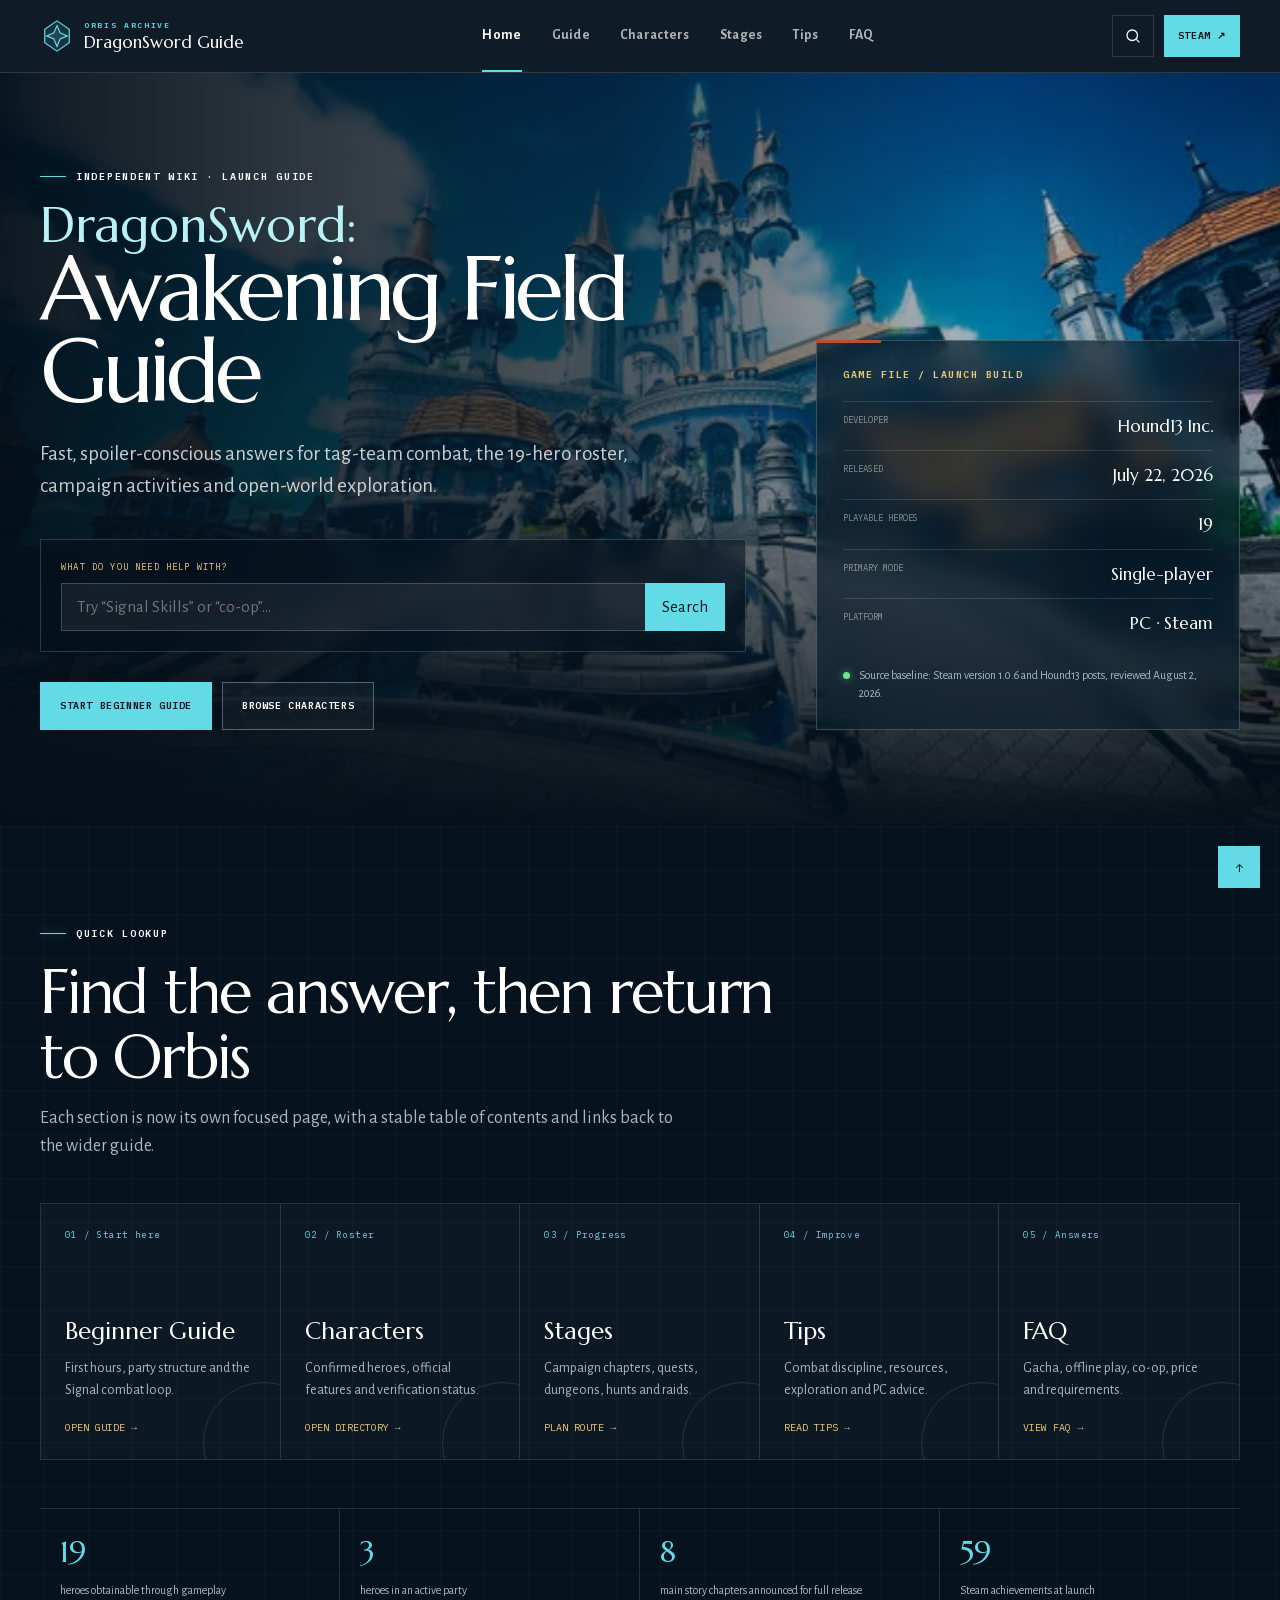
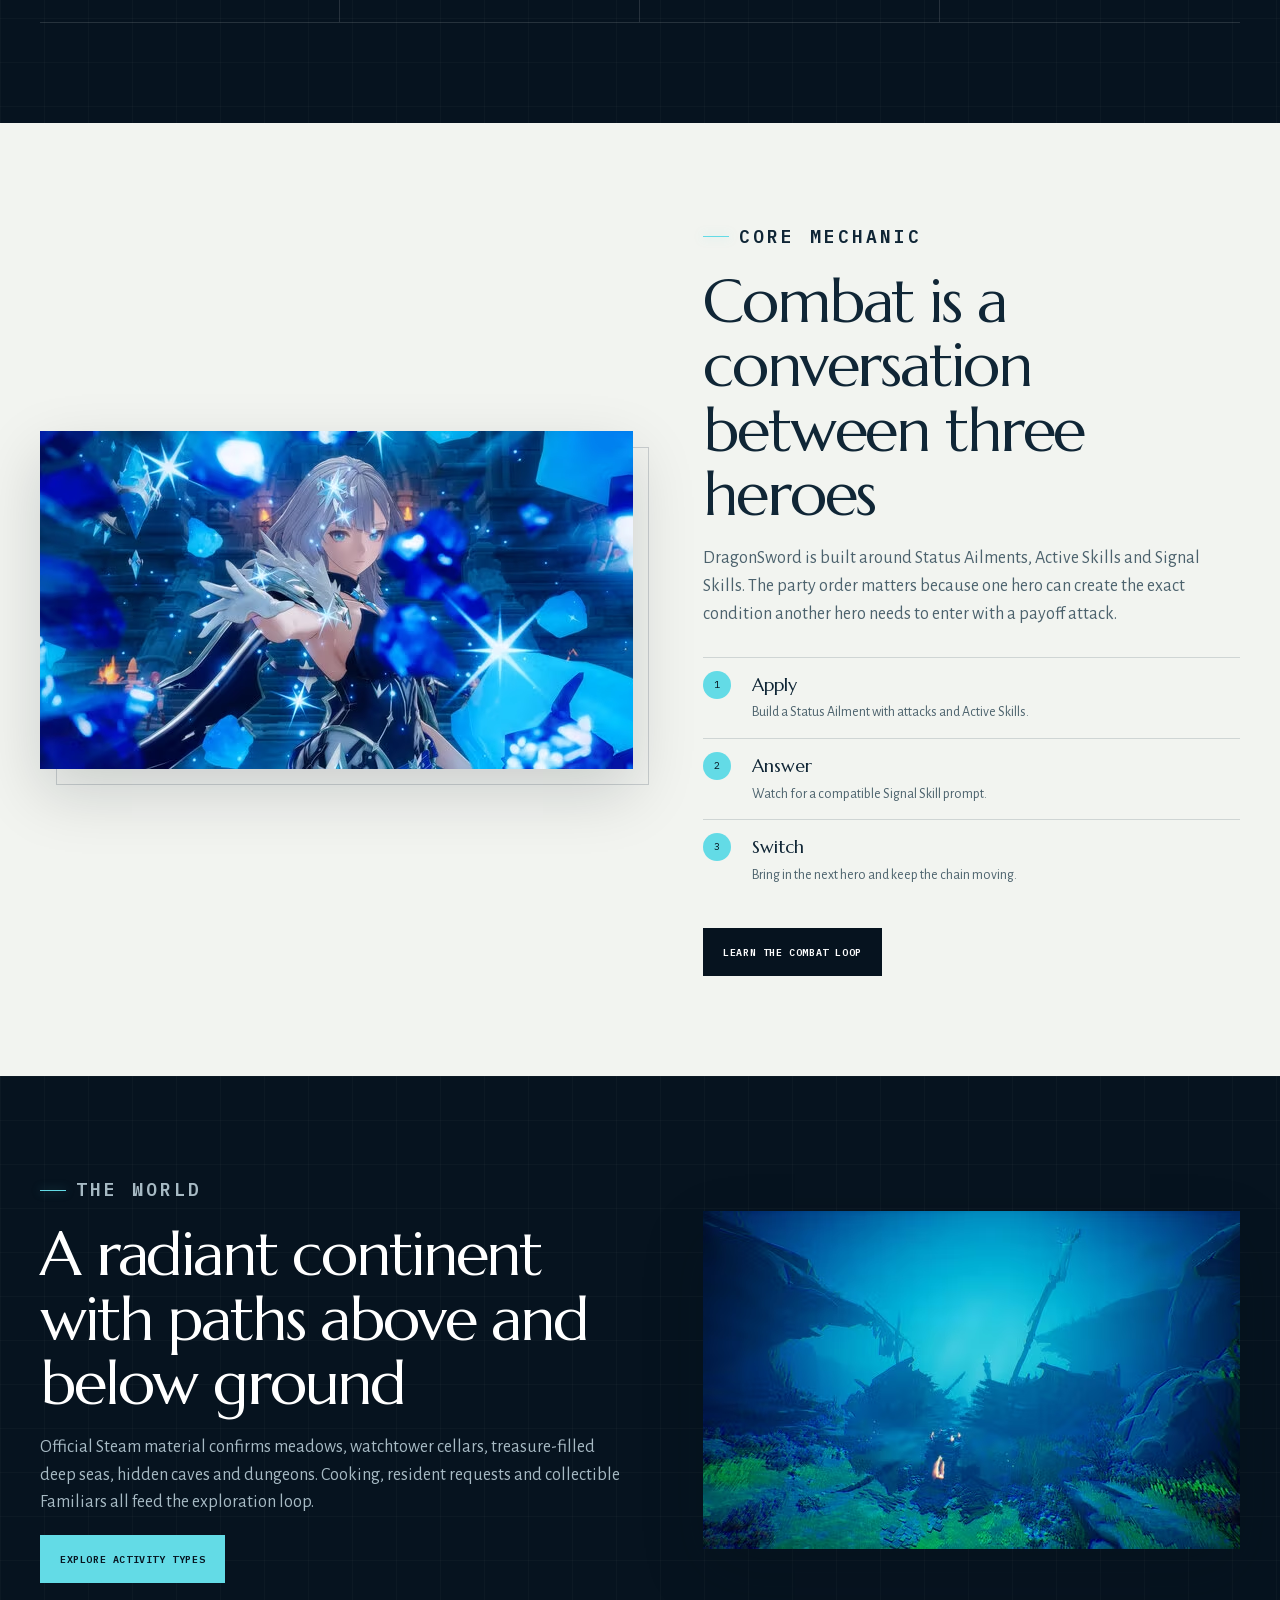
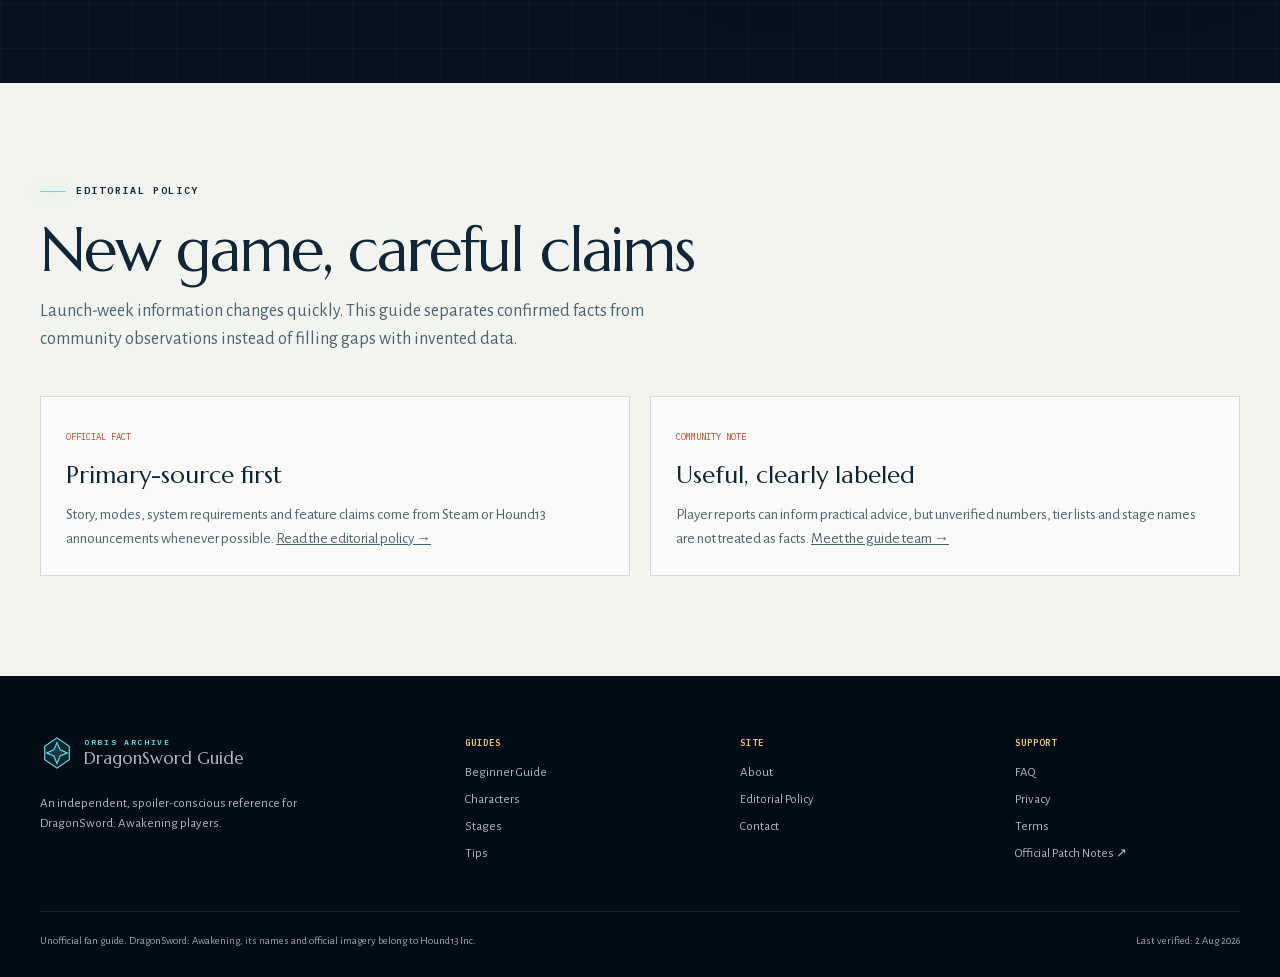
==== commit a191de12: "Improve SEO foundation and remove ads" ====
--- a/index.html
+++ b/index.html
@@ -1,31 +1,49 @@
-<!doctype html>
+<!DOCTYPE html>
 <html lang="en">
 <head>
   <meta charset="utf-8">
   <meta name="viewport" content="width=device-width, initial-scale=1">
-  <meta name="monetag" content="e3b4dead46eb1f828d07d74f4ab6366e">
-  <title>DragonSword: Awakening Guide Hub | Characters, Stages & Tips</title>
+  <title>DragonSword: Awakening Guide Hub | Characters, Stages &amp; Tips</title>
   <meta name="description" content="A verified DragonSword: Awakening guide hub for beginner combat, playable heroes, campaign activities, progression tips, co-op details and FAQs.">
   <meta name="robots" content="index,follow">
   <meta name="theme-color" content="#06131f">
-  <link rel="canonical" href="https://yefeng1346.github.io/Dragon-Sword-Awakening/">
+  <link rel="canonical" href="https://www.dragon-sword-awakening.shop/">
   <link rel="icon" href="data:image/svg+xml,%3Csvg xmlns='http://www.w3.org/2000/svg' viewBox='0 0 36 36'%3E%3Cpath d='M18 2 31 11v14L18 34 5 25V11Z' fill='%2306131f' stroke='%2363dbe6'/%3E%3Cpath d='m18 7 3 8 8 3-8 3-3 8-3-8-8-3 8-3Z' fill='%2363dbe6'/%3E%3C/svg%3E">
-  <link rel="preconnect" href="https://fonts.googleapis.com">
-  <link rel="preconnect" href="https://fonts.gstatic.com" crossorigin>
-  <link href="https://fonts.googleapis.com/css2?family=Alegreya+Sans:wght@400;500;600;700&family=IBM+Plex+Mono:wght@400;600&family=Marcellus&display=swap" rel="stylesheet">
   <link rel="stylesheet" href="styles.css">
+  <link rel="preload" as="image" href="assets/hero.avif" fetchpriority="high">
   <meta property="og:type" content="website">
   <meta property="og:title" content="DragonSword: Awakening Field Guide">
   <meta property="og:description" content="Verified guides for combat, heroes, stages, exploration and co-op on the Continent of Orbis.">
-  <meta property="og:image" content="https://yefeng1346.github.io/Dragon-Sword-Awakening/assets/steam-header.jpg">
+  <meta property="og:url" content="https://www.dragon-sword-awakening.shop/">
+  <meta property="og:image" content="https://www.dragon-sword-awakening.shop/assets/steam-header.jpg">
   <script type="application/ld+json">
   {
     "@context": "https://schema.org",
-    "@type": "WebSite",
-    "name": "DragonSword: Awakening Field Guide",
-    "url": "https://yefeng1346.github.io/Dragon-Sword-Awakening/",
-    "description": "An independent guide hub for DragonSword: Awakening.",
-    "about": {"@type": "VideoGame", "name": "DragonSword: Awakening", "gamePlatform": "PC"}
+    "@graph": [
+      {
+        "@type": "Organization",
+        "@id": "https://www.dragon-sword-awakening.shop/#organization",
+        "name": "DragonSword Guide Editorial Team",
+        "url": "https://www.dragon-sword-awakening.shop/",
+        "sameAs": ["https://github.com/yefeng1346/Dragon-Sword-Awakening"]
+      },
+      {
+        "@type": "WebSite",
+        "@id": "https://www.dragon-sword-awakening.shop/#website",
+        "name": "DragonSword: Awakening Field Guide",
+        "alternateName": "DragonSword Guide",
+        "url": "https://www.dragon-sword-awakening.shop/",
+        "publisher": {"@id": "https://www.dragon-sword-awakening.shop/#organization"},
+        "about": {"@id": "https://www.dragon-sword-awakening.shop/#game"}
+      },
+      {
+        "@type": "VideoGame",
+        "@id": "https://www.dragon-sword-awakening.shop/#game",
+        "name": "DragonSword: Awakening",
+        "gamePlatform": "PC",
+        "url": "https://store.steampowered.com/app/4570720/DragonSword__Awakening/"
+      }
+    ]
   }
   </script>
 </head>
@@ -33,7 +51,7 @@
   <a class="skip-link" href="#main">Skip to content</a>
   <header class="site-header">
     <div class="header-inner">
-      <a class="brand" href="./" aria-label="DragonSword Field Guide home">
+      <a class="brand" href="./">
         <svg class="brand-mark" viewBox="0 0 36 36" aria-hidden="true"><path d="M18 2 31 11v14L18 34 5 25V11L18 2Z"/><path d="m18 7 3.3 7.6 7.7 3.3-7.7 3.3L18 29l-3.3-7.8L7 17.9l7.7-3.3L18 7Z"/></svg>
         <span><small>Orbis archive</small>DragonSword Guide</span>
       </a>
@@ -67,7 +85,7 @@
 
   <main id="main">
     <section class="home-hero">
-      <img src="assets/hero.jpg" alt="The white towers of Orbis in DragonSword: Awakening">
+      <img src="assets/hero.avif" width="600" height="338" fetchpriority="high" alt="The white towers of Orbis in DragonSword: Awakening">
       <div class="hero-inner">
         <div class="hero-copy">
           <p class="eyebrow">Independent wiki · launch guide</p>
@@ -94,7 +112,7 @@
             <div><dt>Primary mode</dt><dd>Single-player</dd></div>
             <div><dt>Platform</dt><dd>PC · Steam</dd></div>
           </dl>
-          <p class="verified"><span class="verified-dot"></span><span>Checked against the official Steam listing and Hound13 launch posts on July 29, 2026.</span></p>
+          <p class="verified"><span class="verified-dot"></span><span>Source baseline: Steam version 1.0.6 and Hound13 posts, reviewed August 2, 2026.</span></p>
         </aside>
       </div>
     </section>
@@ -112,18 +130,18 @@
         <a class="quick-card" href="tips/"><span class="quick-index">04 / Improve</span><h3>Tips</h3><p>Combat discipline, resources, exploration and PC advice.</p><span class="quick-arrow">Read tips →</span></a>
         <a class="quick-card" href="faq/"><span class="quick-index">05 / Answers</span><h3>FAQ</h3><p>Gacha, offline play, co-op, price and requirements.</p><span class="quick-arrow">View FAQ →</span></a>
       </div>
-      <div class="fact-strip" aria-label="Game facts">
-        <div><strong>19</strong><span>heroes obtainable through gameplay</span></div>
-        <div><strong>3</strong><span>heroes in an active party</span></div>
-        <div><strong>8</strong><span>main story chapters announced for full release</span></div>
-        <div><strong>59</strong><span>Steam achievements at launch</span></div>
-      </div>
+      <ul class="fact-strip">
+        <li><strong>19</strong><span>heroes obtainable through gameplay</span></li>
+        <li><strong>3</strong><span>heroes in an active party</span></li>
+        <li><strong>8</strong><span>main story chapters announced for full release</span></li>
+        <li><strong>59</strong><span>Steam achievements at launch</span></li>
+      </ul>
     </section>
 
     <section class="section">
       <div class="home-feature">
         <figure>
-          <img src="assets/combat.jpg" alt="A hero casting an ice skill in DragonSword: Awakening" loading="lazy">
+          <img src="assets/combat.avif" width="600" height="338" alt="A hero casting an ice skill in DragonSword: Awakening" loading="lazy" decoding="async">
         </figure>
         <div>
           <p class="eyebrow">Core mechanic</p>
@@ -144,11 +162,11 @@
         <div>
           <p class="eyebrow">The world</p>
           <h2>A radiant continent with paths above and below ground</h2>
-          <p style="color:var(--mist)">Official Steam material confirms meadows, watchtower cellars, treasure-filled deep seas, hidden caves and dungeons. Cooking, resident requests and collectible Familiars all feed the exploration loop.</p>
+          <p>Official Steam material confirms meadows, watchtower cellars, treasure-filled deep seas, hidden caves and dungeons. Cooking, resident requests and collectible Familiars all feed the exploration loop.</p>
           <a class="button button-primary" href="stages/#exploration">Explore activity types</a>
         </div>
         <figure>
-          <img src="assets/world.jpg" alt="A deep-sea area in DragonSword: Awakening" loading="lazy">
+          <img src="assets/world.avif" width="600" height="338" alt="A deep-sea area in DragonSword: Awakening" loading="lazy" decoding="async">
         </figure>
       </div>
     </section>
@@ -160,8 +178,8 @@
         <p>Launch-week information changes quickly. This guide separates confirmed facts from community observations instead of filling gaps with invented data.</p>
       </div>
       <div class="trust-grid">
-        <article class="trust-card"><span class="tag">Official fact</span><h3>Primary-source first</h3><p>Story, modes, system requirements and feature claims come from Steam or Hound13 announcements whenever possible.</p></article>
-        <article class="trust-card"><span class="tag">Community note</span><h3>Useful, clearly labeled</h3><p>Reddit and player reports can inform practical advice, but unverified numbers, tier lists and stage names are not treated as facts.</p></article>
+        <article class="trust-card"><span class="tag">Official fact</span><h3>Primary-source first</h3><p>Story, modes, system requirements and feature claims come from Steam or Hound13 announcements whenever possible. <a href="editorial-policy/">Read the editorial policy →</a></p></article>
+        <article class="trust-card"><span class="tag">Community note</span><h3>Useful, clearly labeled</h3><p>Player reports can inform practical advice, but unverified numbers, tier lists and stage names are not treated as facts. <a href="about/">Meet the guide team →</a></p></article>
       </div>
     </section>
   </main>
@@ -173,10 +191,10 @@
         <p>An independent, spoiler-conscious reference for DragonSword: Awakening players.</p>
       </div>
       <nav class="footer-col" aria-label="Guide pages"><h2>Guides</h2><a href="guide/">Beginner Guide</a><a href="characters/">Characters</a><a href="stages/">Stages</a><a href="tips/">Tips</a></nav>
-      <nav class="footer-col" aria-label="Support pages"><h2>Support</h2><a href="faq/">FAQ</a><a href="faq/#requirements">PC Requirements</a><a href="faq/#sources">Sources</a></nav>
-      <nav class="footer-col" aria-label="Official links"><h2>Official</h2><a href="https://store.steampowered.com/app/4570720/DragonSword__Awakening/" target="_blank" rel="noopener noreferrer">Steam Store ↗</a><a href="https://steamcommunity.com/app/4570720/allnews/" target="_blank" rel="noopener noreferrer">Steam News ↗</a></nav>
+      <nav class="footer-col" aria-label="About this site"><h2>Site</h2><a href="about/">About</a><a href="editorial-policy/">Editorial Policy</a><a href="contact/">Contact</a></nav>
+      <nav class="footer-col" aria-label="Support and policies"><h2>Support</h2><a href="faq/">FAQ</a><a href="privacy/">Privacy</a><a href="terms/">Terms</a><a href="https://steamcommunity.com/app/4570720/allnews/" target="_blank" rel="noopener noreferrer">Official Patch Notes ↗</a></nav>
     </div>
-    <div class="footer-bottom"><p>Unofficial fan guide. DragonSword: Awakening, its names and official imagery belong to Hound13 Inc.</p><span>Last verified: 29 Jul 2026</span></div>
+    <div class="footer-bottom"><p>Unofficial fan guide. DragonSword: Awakening, its names and official imagery belong to Hound13 Inc.</p><span>Last verified: 2 Aug 2026</span></div>
   </footer>
   <button class="back-to-top" type="button" aria-label="Back to top" data-top>↑</button>
   <script src="script.js"></script>
--- a/styles.css
+++ b/styles.css
@@ -1,3 +1,46 @@
+@font-face {
+  font-family: "Alegreya Sans";
+  font-style: normal;
+  font-weight: 400;
+  font-display: swap;
+  src: url("assets/fonts/alegreya-sans-400.woff2") format("woff2");
+}
+@font-face {
+  font-family: "Alegreya Sans";
+  font-style: normal;
+  font-weight: 500;
+  font-display: swap;
+  src: url("assets/fonts/alegreya-sans-500.woff2") format("woff2");
+}
+@font-face {
+  font-family: "Alegreya Sans";
+  font-style: normal;
+  font-weight: 700;
+  font-display: swap;
+  src: url("assets/fonts/alegreya-sans-700.woff2") format("woff2");
+}
+@font-face {
+  font-family: "IBM Plex Mono";
+  font-style: normal;
+  font-weight: 400;
+  font-display: swap;
+  src: url("assets/fonts/ibm-plex-mono-400.woff2") format("woff2");
+}
+@font-face {
+  font-family: "IBM Plex Mono";
+  font-style: normal;
+  font-weight: 600;
+  font-display: swap;
+  src: url("assets/fonts/ibm-plex-mono-600.woff2") format("woff2");
+}
+@font-face {
+  font-family: "Marcellus";
+  font-style: normal;
+  font-weight: 400;
+  font-display: swap;
+  src: url("assets/fonts/marcellus-400.woff2") format("woff2");
+}
+
 :root {
   --night: #06131f;
   --night-2: #0a1c2b;
@@ -7,11 +50,11 @@
   --paper-2: #e6ebe7;
   --white: #fff;
   --text: #102636;
-  --muted: #60737d;
+  --muted: #4c626d;
   --mist: #a7bac4;
   --cyan: #63dbe6;
   --cyan-soft: #b8f2f5;
-  --coral: #ff8558;
+  --coral: #b94f31;
   --gold: #e9c978;
   --line: rgba(12, 38, 55, .15);
   --line-light: rgba(255, 255, 255, .13);
@@ -237,7 +280,6 @@
   min-height: 700px;
   display: grid;
   align-items: center;
-  overflow: hidden;
   color: var(--white);
   background: var(--night);
 }
@@ -434,11 +476,14 @@
   display: grid;
   grid-template-columns: repeat(4, 1fr);
   margin-top: 48px;
+  margin-bottom: 0;
+  padding: 0;
+  list-style: none;
   border-top: 1px solid var(--line-light);
   border-bottom: 1px solid var(--line-light);
 }
-.fact-strip div { padding: 20px; border-right: 1px solid var(--line-light); }
-.fact-strip div:last-child { border-right: 0; }
+.fact-strip li { padding: 20px; border-right: 1px solid var(--line-light); }
+.fact-strip li:last-child { border-right: 0; }
 .fact-strip strong { display: block; color: var(--cyan); font-family: var(--display); font-size: 30px; font-weight: 400; }
 .fact-strip span { color: var(--mist); font-size: 12px; }
 .home-feature {
@@ -452,6 +497,8 @@
 .home-feature img { width: 100%; aspect-ratio: 16/10; object-fit: cover; box-shadow: var(--shadow); }
 .home-feature h2 { margin: 0; font-family: var(--display); font-size: clamp(38px,4.8vw,62px); font-weight: 400; line-height: 1.05; letter-spacing: -.035em; }
 .home-feature > div > p { color: var(--muted); font-size: 18px; }
+.home-feature > div > .eyebrow { color: var(--text); }
+.section-dark .home-feature > div > p { color: var(--mist); }
 .signal-steps { margin: 28px 0; padding: 0; list-style: none; counter-reset: signal; }
 .signal-steps li {
   position: relative;
@@ -548,6 +595,26 @@
 .content-section > p,
 .content-section .lead { max-width: 770px; color: var(--muted); font-size: 18px; }
 .content-section .lead { color: var(--text); font-family: var(--display); font-size: 23px; line-height: 1.45; }
+.page-meta {
+  display: flex;
+  flex-wrap: wrap;
+  gap: 8px 18px;
+  margin: 0 0 34px;
+  padding: 14px 16px;
+  border: 1px solid var(--line);
+  color: var(--muted);
+  background: rgba(255,255,255,.5);
+  font-family: var(--mono);
+  font-size: 9px;
+  letter-spacing: .04em;
+  text-transform: uppercase;
+}
+.page-meta strong { color: var(--text); }
+.policy-list { max-width: 800px; padding-left: 20px; color: var(--muted); }
+.policy-list li { margin: 10px 0; }
+.legal-note { padding: 20px; border: 1px solid var(--line); background: var(--paper-2); color: var(--muted); }
+.contact-card { max-width: 760px; padding: 28px; border: 1px solid var(--line); background: rgba(255,255,255,.58); }
+.contact-card a { color: var(--text); font-weight: 700; }
 .content-section h3 { margin: 0 0 8px; font-family: var(--display); font-size: 23px; font-weight: 400; }
 .content-section h4 { margin: 0 0 5px; font-size: 16px; }
 .content-section p { margin-top: 0; }
@@ -742,7 +809,7 @@
   margin: 0 auto;
   padding: 20px 0 28px;
   border-top: 1px solid rgba(255,255,255,.1);
-  color: rgba(167,186,196,.52);
+  color: rgba(195,211,219,.78);
   font-size: 11px;
 }
 .footer-bottom p { max-width: 760px; margin: 0; }
@@ -757,7 +824,6 @@
   place-items: center;
   color: var(--night);
   border: 0;
-  opacity: 0;
   background: var(--cyan);
   cursor: pointer;
   pointer-events: none;
@@ -815,8 +881,8 @@
   .quick-card:nth-child(4) { border-bottom: 1px solid var(--line-light); }
   .quick-card:last-child { grid-column: 1/-1; }
   .fact-strip { grid-template-columns: repeat(2, 1fr); }
-  .fact-strip div:nth-child(2) { border-right: 0; }
-  .fact-strip div:nth-child(-n+2) { border-bottom: 1px solid var(--line-light); }
+  .fact-strip li:nth-child(2) { border-right: 0; }
+  .fact-strip li:nth-child(-n+2) { border-bottom: 1px solid var(--line-light); }
   .home-feature { grid-template-columns: 1fr; gap: 48px; }
   .trust-grid { grid-template-columns: 1fr; }
   .page-shell { grid-template-columns: 1fr; padding-top: 40px; }
@@ -837,7 +903,7 @@
   .brand-mark { width: 30px; height: 30px; }
   .brand span { font-size: 15px; }
   .header-tools { gap: 6px; }
-  .search-toggle, .menu-toggle { width: 38px; height: 38px; }
+  .search-toggle, .menu-toggle { width: 48px; height: 48px; }
   .section { padding: 75px 16px; }
   .hero-copy > p:not(.eyebrow) { font-size: 18px; }
   .hero-actions { display: grid; }
@@ -851,9 +917,9 @@
   .quick-card:nth-child(2n) { min-height: 210px; border-right: 0; border-bottom: 1px solid var(--line-light); }
   .quick-card:last-child { grid-column: auto; border-bottom: 0; }
   .fact-strip { grid-template-columns: 1fr; }
-  .fact-strip div,
-  .fact-strip div:nth-child(2) { border-right: 0; border-bottom: 1px solid var(--line-light); }
-  .fact-strip div:last-child { border-bottom: 0; }
+  .fact-strip li,
+  .fact-strip li:nth-child(2) { border-right: 0; border-bottom: 1px solid var(--line-light); }
+  .fact-strip li:last-child { border-bottom: 0; }
   .page-hero { min-height: 310px; }
   .page-hero h1 { font-size: 44px; }
   .page-hero p { font-size: 17px; }
@@ -865,7 +931,9 @@
   .source-list li { grid-template-columns: 1fr; gap: 3px; }
   .search-suggestions a { grid-template-columns: 1fr; gap: 2px; }
   .footer-inner { grid-template-columns: 1fr 1fr; gap: 35px; }
+  .footer-col a { min-height: 40px; display: flex; align-items: center; margin: 0; }
   .footer-bottom { flex-direction: column; }
+  .back-to-top { width: 48px; height: 48px; }
 }
 
 @media (prefers-reduced-motion: reduce) {
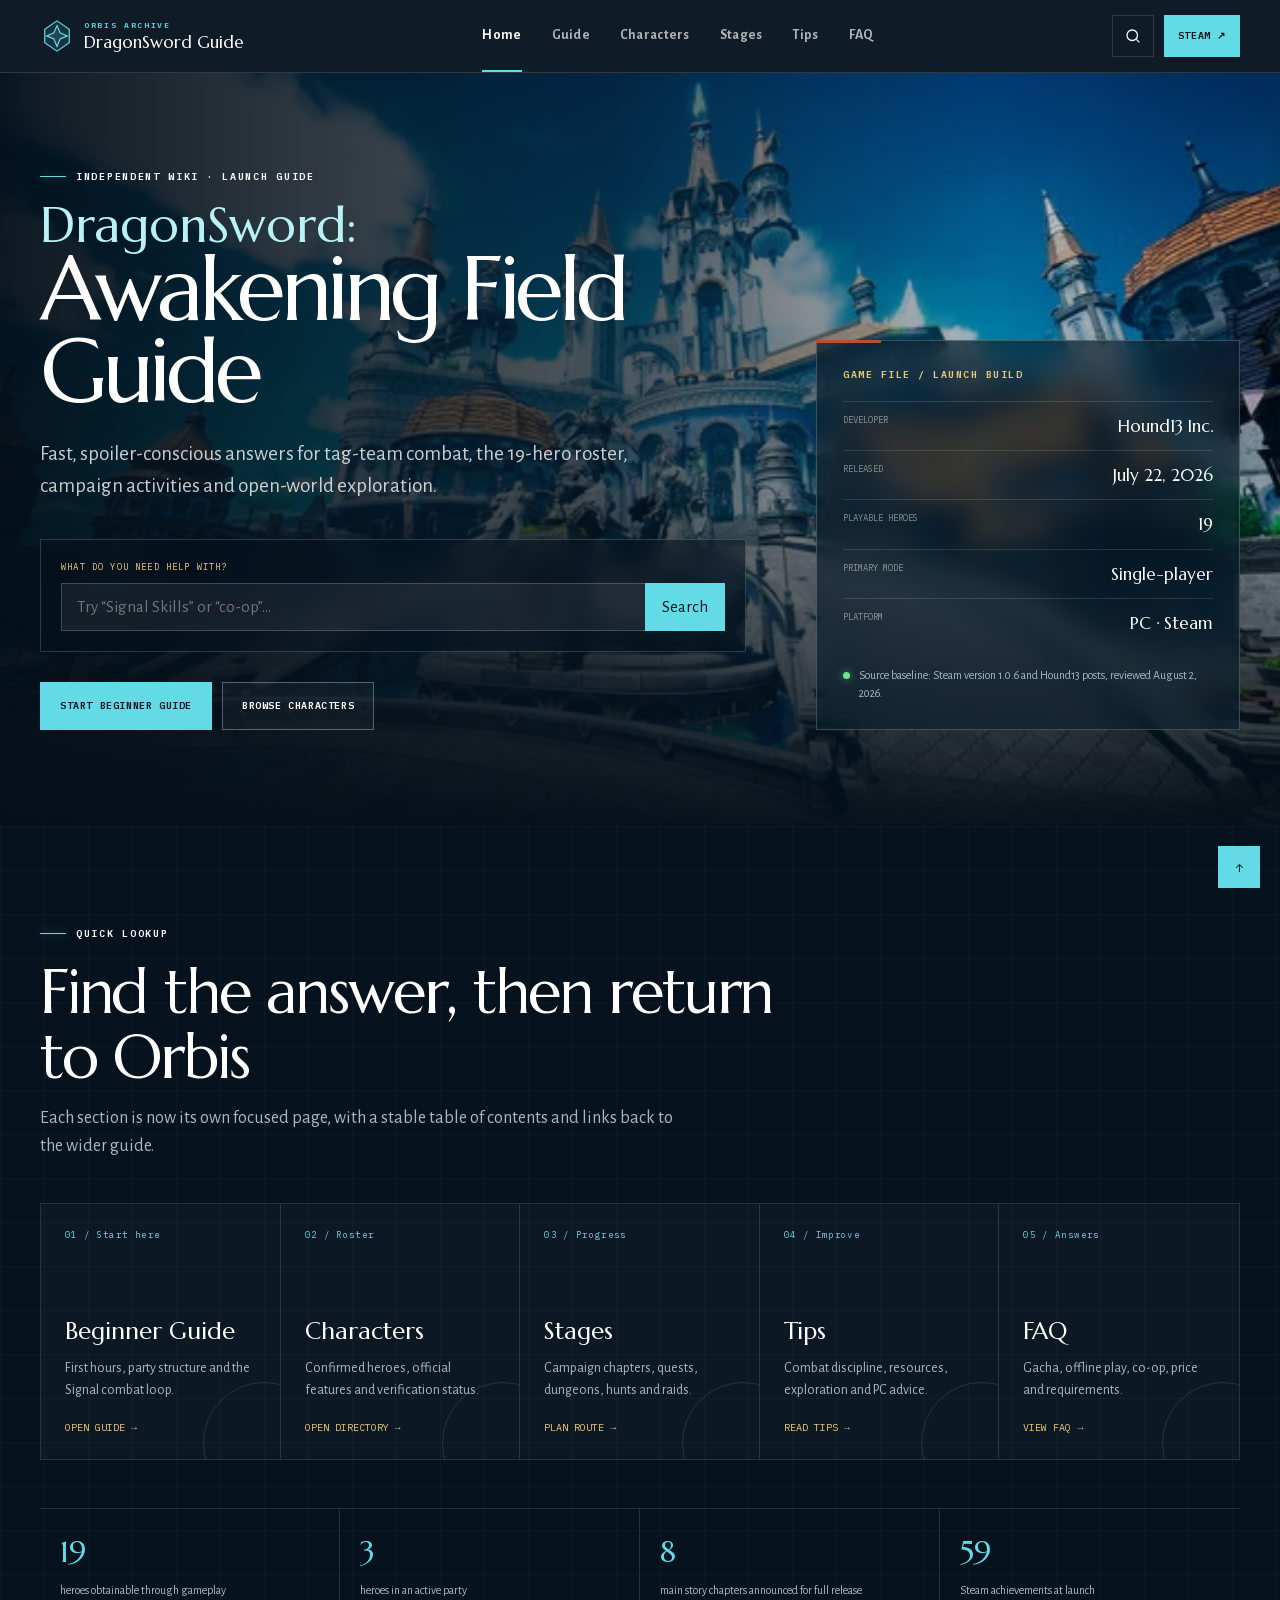
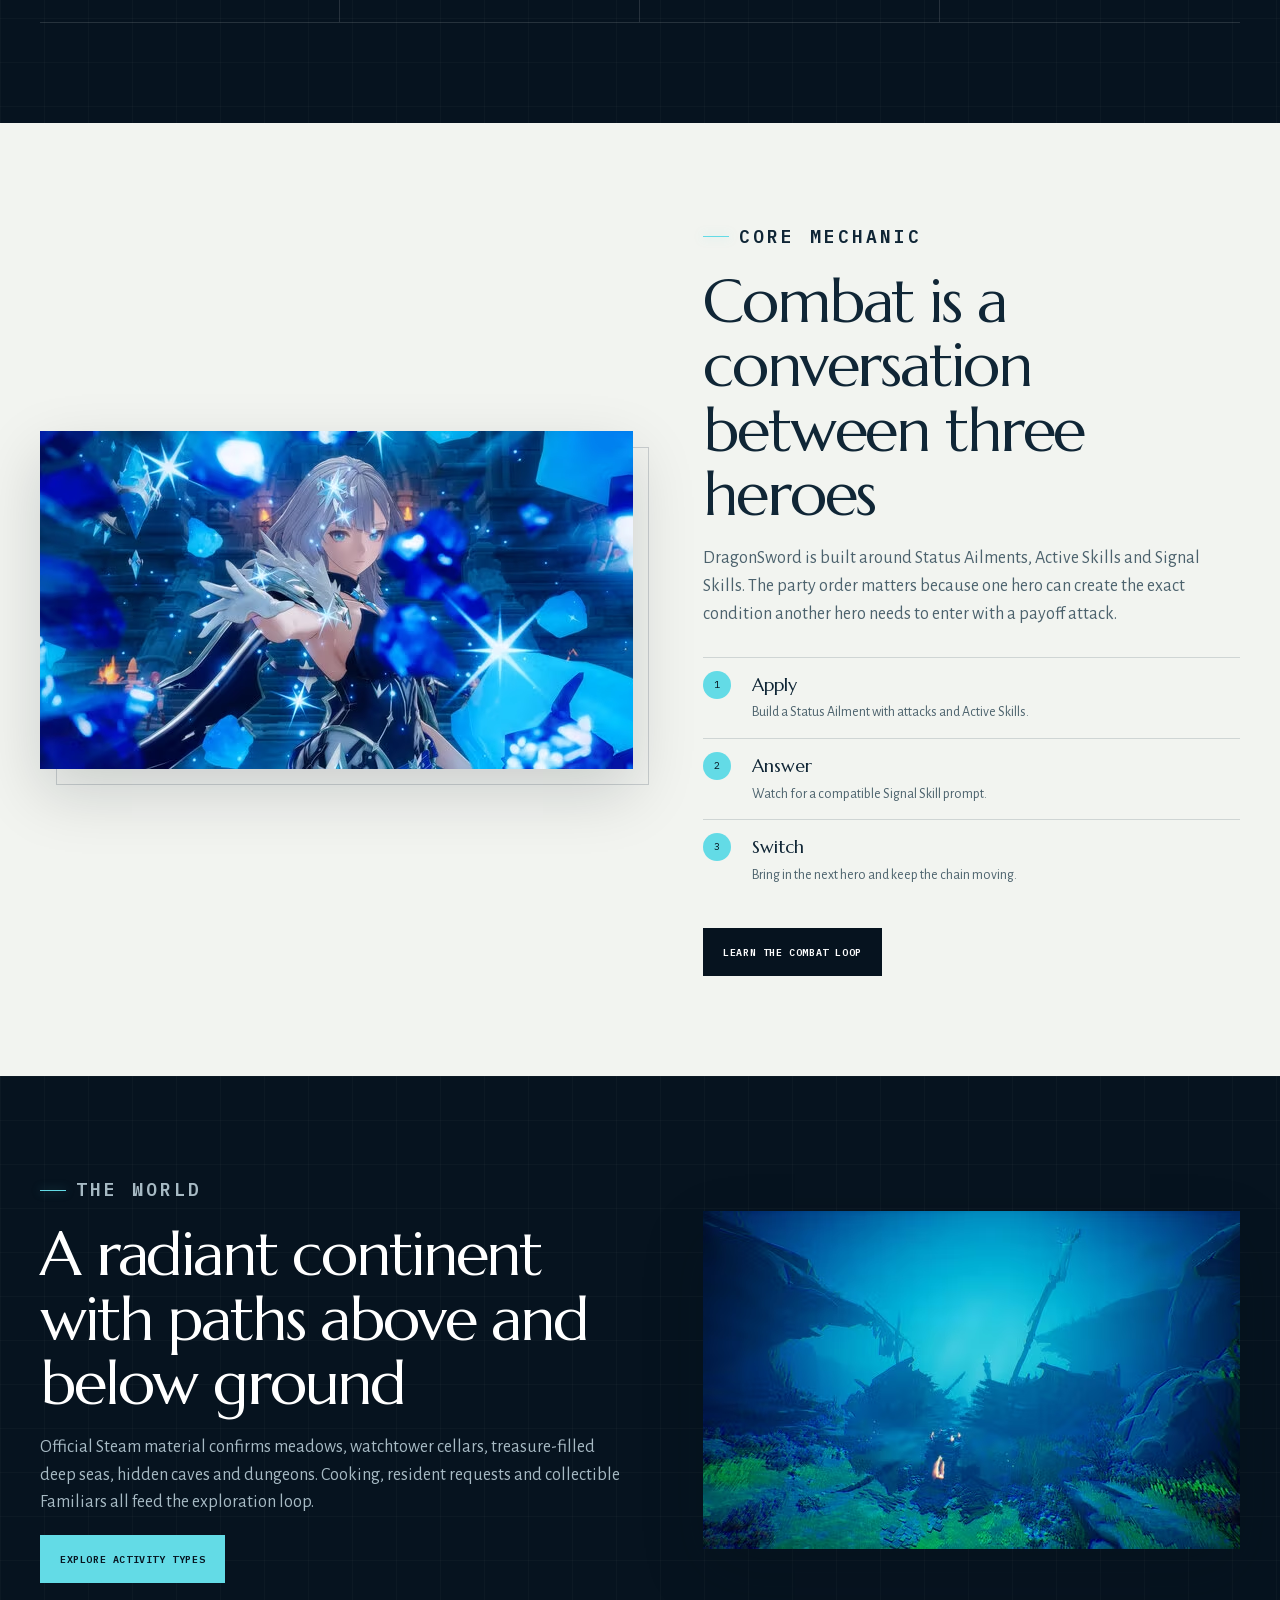
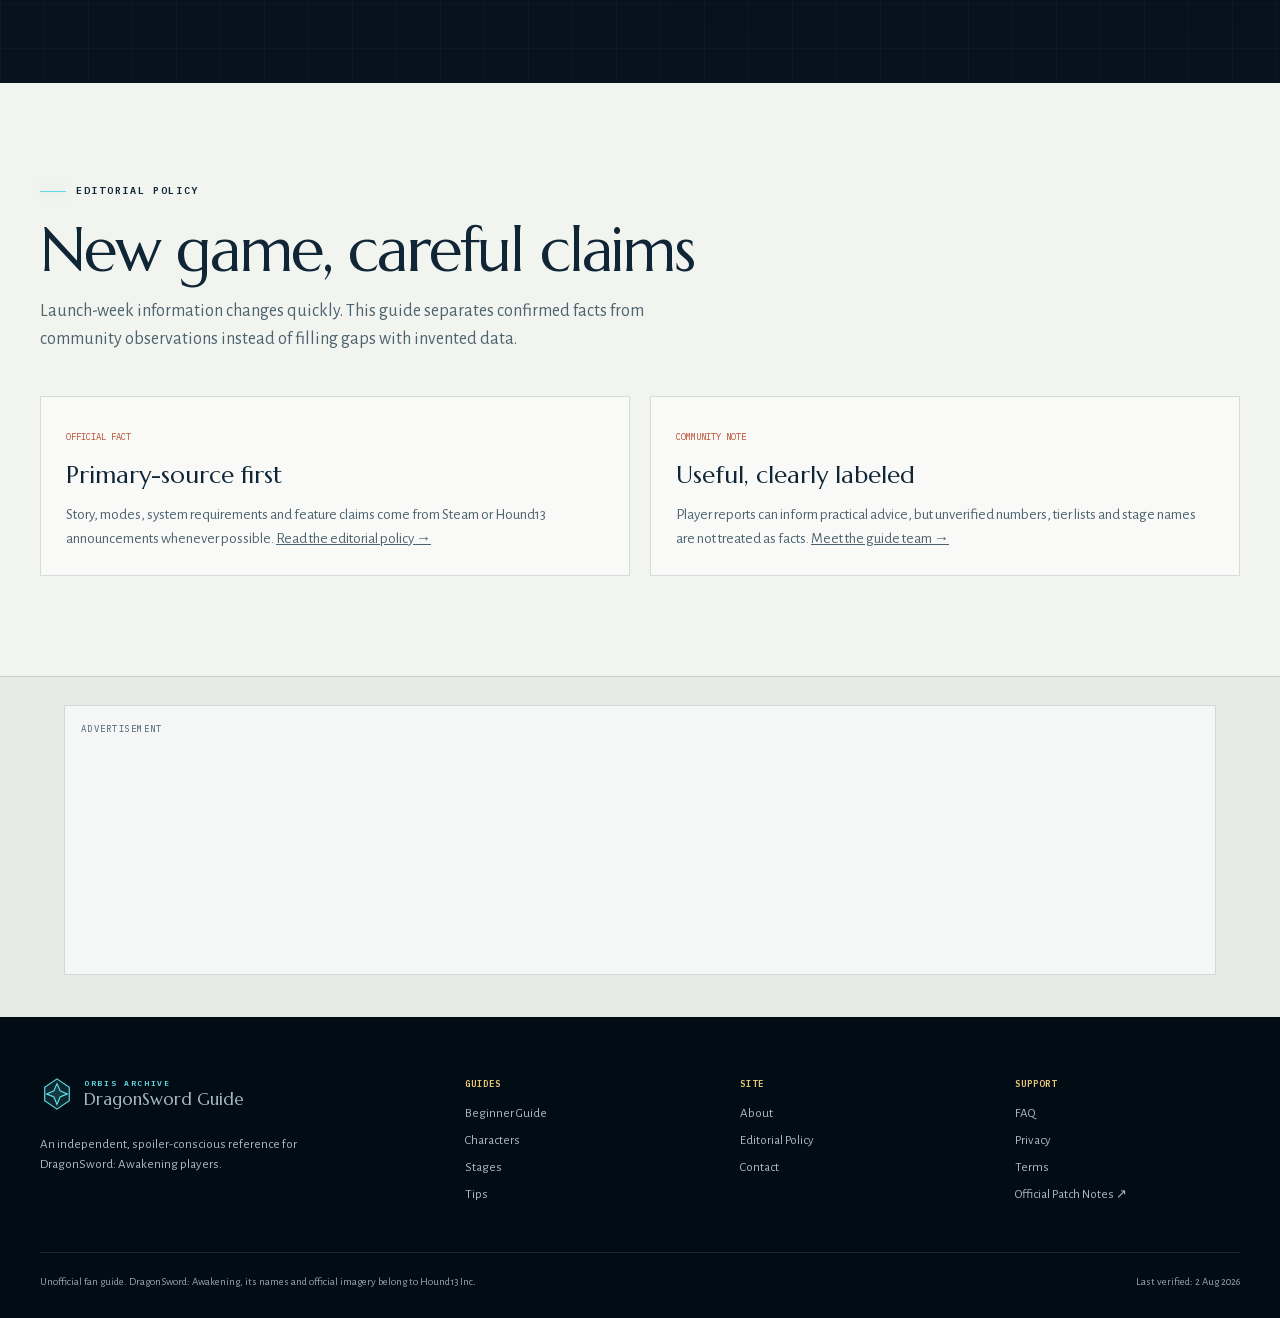
==== commit 7615da31: "Add labeled homepage advertisement" ====
--- a/index.html
+++ b/index.html
@@ -182,6 +182,14 @@
         <article class="trust-card"><span class="tag">Community note</span><h3>Useful, clearly labeled</h3><p>Player reports can inform practical advice, but unverified numbers, tier lists and stage names are not treated as facts. <a href="about/">Meet the guide team →</a></p></article>
       </div>
     </section>
+
+    <aside class="ad-band" aria-label="Advertisement">
+      <div class="ad-shell">
+        <p class="ad-label">Advertisement</p>
+        <script async data-cfasync="false" src="https://pl30657590.effectivecpmnetwork.com/04e5b452c97d65c1c6d88c59173704a1/invoke.js"></script>
+        <div id="container-04e5b452c97d65c1c6d88c59173704a1"></div>
+      </div>
+    </aside>
   </main>
 
   <footer class="site-footer">
--- a/styles.css
+++ b/styles.css
@@ -528,6 +528,28 @@
 .trust-card .tag { color: var(--coral); font-family: var(--mono); font-size: 9px; text-transform: uppercase; }
 .trust-card h3 { margin: 9px 0; font-family: var(--display); font-size: 24px; font-weight: 400; }
 .trust-card p { margin: 0; color: var(--muted); font-size: 15px; }
+.ad-band {
+  padding: 28px 5vw 42px;
+  border-top: 1px solid var(--line);
+  background: var(--paper-2);
+}
+.ad-shell {
+  width: min(1200px, 100%);
+  min-height: 260px;
+  margin: 0 auto;
+  padding: 16px;
+  border: 1px solid var(--line);
+  background: rgba(255,255,255,.62);
+}
+.ad-label {
+  margin: 0 0 12px;
+  color: var(--muted);
+  font-family: var(--mono);
+  font-size: 9px;
+  letter-spacing: .14em;
+  text-transform: uppercase;
+}
+#container-04e5b452c97d65c1c6d88c59173704a1 { min-height: 210px; }
 
 /* Inner page frame */
 .page-hero {
@@ -905,6 +927,8 @@
   .header-tools { gap: 6px; }
   .search-toggle, .menu-toggle { width: 48px; height: 48px; }
   .section { padding: 75px 16px; }
+  .ad-band { padding: 22px 16px 32px; }
+  .ad-shell { min-height: 280px; padding: 12px; }
   .hero-copy > p:not(.eyebrow) { font-size: 18px; }
   .hero-actions { display: grid; }
   .hero-search { padding: 14px; }
